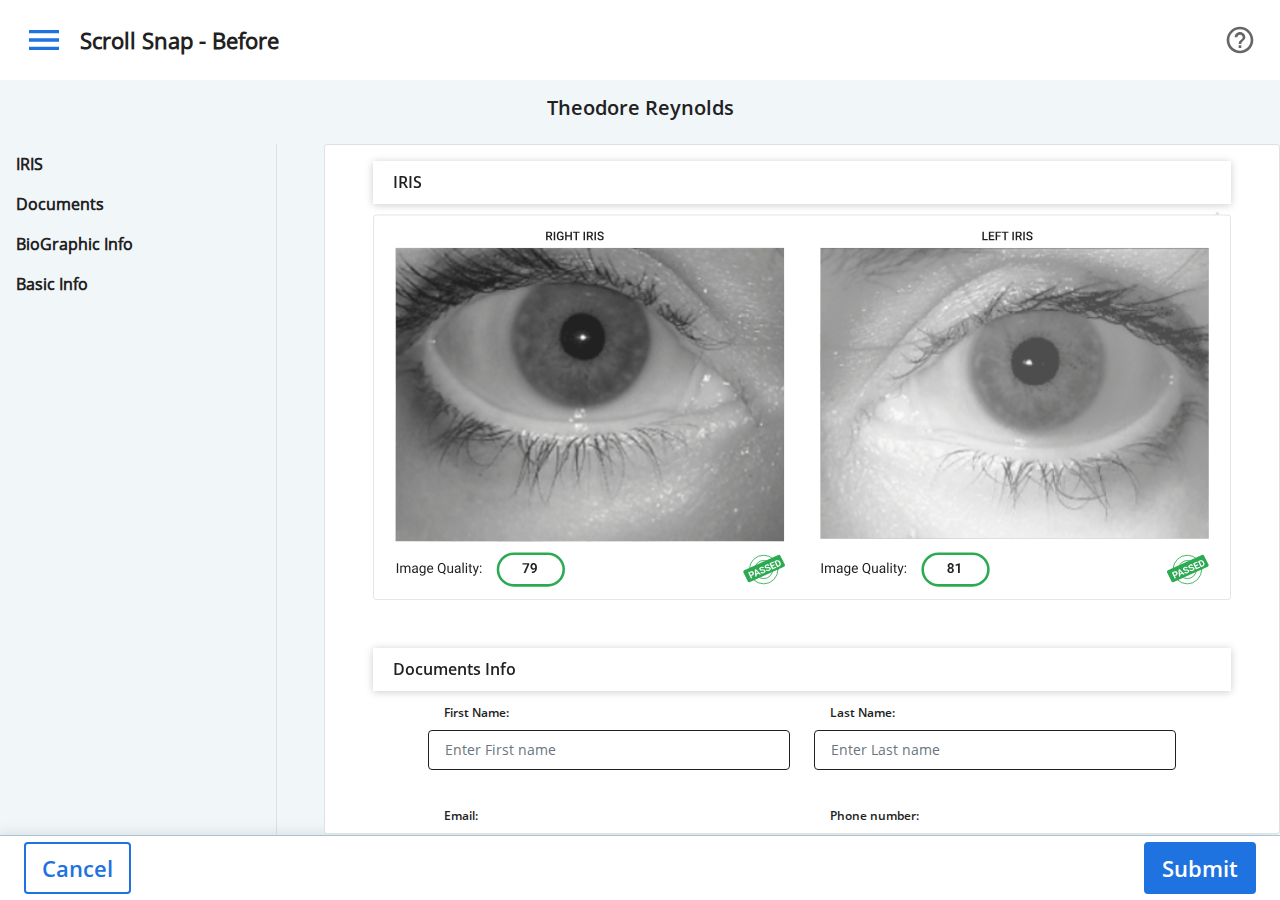
==== index.html @ 31e20414 "- Initial commit to scroll snap POC" ====
<!DOCTYPE html>
<html lang="en">
<head>
  <meta charset="UTF-8">
  <meta name="viewport" content="width=device-width, initial-scale=1.0, shrink-to-fit=no">
  <meta http-equiv="X-UA-Compatible" content="ie=edge">
  <title>Scroll-snap</title>
  <link rel="stylesheet" href="xlib/css/bootstrap.min.css">
  <link rel="stylesheet" href="xlib/unisys/unisys-style.min.css">
  <link rel="stylesheet" href="styles/style.css">
</head>
<body>
  <main class="h-100">
    <header class="header d-flex h-auto px-4 bg-white">
      <div class="row no-gutters align-items-center flex-grow-1">
        <i class="icon lg hamburger-menu"></i>
        <h1 class="m-0 ml-3">Scroll Snap - Before</h1>
      </div>
      <div class="row no-gutters align-items-center justify-content-end flex-grow-1">
        <div class="icon md help"></div>
      </div>
    </header>
    <section>
      <div class="page-content h-100">
        <div class="page-body pt-3">
          <h2 class="page-title m-0 text-center">Theodore Reynolds</h2>
          <div class="row no-gutters mt-4 flex-nowrap justify-content-center">
            <div id="navbar-example" class="scroll-spy-navbar">
              <nav class="nav nav-pills flex-column">
                <a class="nav-link" href="#irisInfo">IRIS</a>
                <a class="nav-link" href="#documentsInfo">Documents</a>
                <a class="nav-link" href="#biograpicInfo">BioGraphic Info</a>
                <a class="nav-link" href="#basicInfo">Basic Info</a>
              </nav>
            </div>
            <div class="scroll-spy ml-5 px-5 py-3" data-spy="scroll" data-target="#navbar-example" data-offset="0">
              <div class="snap-item" id="irisInfo">
                <h4>IRIS</h4>
                <img src="styles/iris.svg" alt="Iris Image" class="img-fluid w-100">
              </div>
              <div class="snap-item" id="documentsInfo">
                <h4>Documents Info</h4>
                <form class="form-outline px-5">
                  <div class="form-row no-gutters mb-3">
                    <div class="form-group col">
                      <label for="firstName">First Name:</label>
                      <input type="text" class="form-control" id="firstName" placeholder="Enter First name">
                    </div>
                    <div class="form-group col">
                      <label for="lastName">Last Name:</label>
                      <input type="text" class="form-control" id="lastName" placeholder="Enter Last name">
                    </div>
                  </div>
                  <div class="form-row no-gutters mb-3">
                    <div class="form-group col">
                      <label for="userEmail">Email:</label>
                      <input type="text" class="form-control" id="userEmail" placeholder="Enter User email">
                    </div>
                    <div class="form-group col">
                      <label for="contactNumber">Phone number:</label>
                      <input type="text" class="form-control" id="contactNumber" placeholder="Enter Contact number">
                    </div>
                  </div>
                  <div class="form-row no-gutters">
                    <div class="form-group col">
                      <label for="userCountry">Country:</label>
                      <input type="text" class="form-control" id="userCountry" placeholder="Enter User Country">
                    </div>
                    <div class="form-group col">
                      <label for="userCity">City:</label>
                      <input type="text" class="form-control" id="userCity" placeholder="Enter User City">
                    </div>
                  </div>
                  <div class="form-row no-gutters mb-3">
                    <div class="form-group col">
                      <label for="addressLine1">Address Line1:</label>
                      <input type="text" class="form-control" id="addressLine1" placeholder="Enter address Line1">
                    </div>
                    <div class="form-group col">
                      <label for="addressLine2">Address Line2:</label>
                      <input type="text" class="form-control" id="addressLine2" placeholder="Enter address Line2">
                    </div>
                  </div>
                  <div class="form-row no-gutters">
                    <div class="form-group col">
                      <label for="userVin">VIN:</label>
                      <input type="text" class="form-control" id="userVin" placeholder="Enter User VIN">
                    </div>
                    <div class="form-group col">
                      <label for="userZip">Zipcode:</label>
                      <input type="text" class="form-control" id="userZip" placeholder="Enter User Country">
                    </div>
                  </div>
                </form>
              </div>
              <div class="snap-item" id="biograpicInfo">
                <h4>Biographic Info</h4>
                <div class="row no-gutters px-5">
                  <img src="styles/biographic-group.svg" alt="biographic Info" class="img-fluid w-auto">
                </div>
              </div>
              <div class="snap-item" id="basicInfo">
                <h4>Basic Info</h4>
                <form class="form-outline px-5">
                  <div class="form-row no-gutters mb-3">
                    <div class="form-group col">
                      <label for="firstName">First Name:</label>
                      <input type="text" class="form-control" id="firstName" placeholder="Enter First name">
                    </div>
                    <div class="form-group col">
                      <label for="lastName">Last Name:</label>
                      <input type="text" class="form-control" id="lastName" placeholder="Enter Last name">
                    </div>
                  </div>
                  <div class="form-row no-gutters mb-3">
                    <div class="form-group col">
                      <label for="userEmail">Email:</label>
                      <input type="text" class="form-control" id="userEmail" placeholder="Enter User email">
                    </div>
                    <div class="form-group col">
                      <label for="contactNumber">Phone number:</label>
                      <input type="text" class="form-control" id="contactNumber" placeholder="Enter Contact number">
                    </div>
                  </div>
                  <div class="form-row no-gutters">
                    <div class="form-group col">
                      <label for="userCountry">Country:</label>
                      <input type="text" class="form-control" id="userCountry" placeholder="Enter User Country">
                    </div>
                    <div class="form-group col">
                      <label for="userCity">City:</label>
                      <input type="text" class="form-control" id="userCity" placeholder="Enter User City">
                    </div>
                  </div>
                  <div class="form-row no-gutters mb-3">
                    <div class="form-group col">
                      <label for="addressLine1">Address Line1:</label>
                      <input type="text" class="form-control" id="addressLine1" placeholder="Enter address Line1">
                    </div>
                    <div class="form-group col">
                      <label for="addressLine2">Address Line2:</label>
                      <input type="text" class="form-control" id="addressLine2" placeholder="Enter address Line2">
                    </div>
                  </div>
                  <div class="form-row no-gutters">
                    <div class="form-group col">
                      <label for="userVin">VIN:</label>
                      <input type="text" class="form-control" id="userVin" placeholder="Enter User VIN">
                    </div>
                    <div class="form-group col">
                      <label for="userZip">Zipcode:</label>
                      <input type="text" class="form-control" id="userZip" placeholder="Enter User Country">
                    </div>
                  </div>
                </form>
              </div>
            </div>
          </div>
        </div>
        <div class="page-footer d-flex align-items-center justify-content-between px-4 bg-white">
          <button type="button" class="btn btn-secondary" id="btnCancel">Cancel</button>
          <button type="button" class="btn btn-primary" id="btnSubmit">Submit</button>
        </div>
      </div>
    </section>
  </main>
  <script src="xlib/jquery/jquery.min.js"></script>
  <script src="xlib/js/bootstrap.bundle.min.js"></script>
  <script src="xlib/unisys/unisys-utils.min.js"></script>
  <script>
    $('[data-spy="scroll"]').scrollspy({ target: '#navbar-example' })
  </script>
</body>
</html>
---- xlib/unisys/unisys-style.min.css ----
@font-face{font-family:OSRegular;src:url(fonts/openSans/Regular.woff2) format('woff2'),url(fonts/openSans/Regular.woff) format('woff');font-weight:400;font-style:normal}@font-face{font-family:OSSemiBold;src:url(fonts/openSans/Semibold.woff2) format('woff2'),url(fonts/openSans/Semibold.woff) format('woff');font-weight:400;font-style:normal}@font-face{font-family:OSBold;src:url(fonts/openSans/Bold.woff2) format('woff2'),url(fonts/openSans/Bold.woff) format('woff');font-weight:400;font-style:normal}body,html{height:100%;font-family:OSRegular;color:var(--text-1)}.main{height:100%;width:100%;background-color:var(--bg-2);display:block;transition:all .3s linear}.main-container{overflow:hidden;height:100%;padding:0 1.25rem}body:not(.ds-site) .container-component{height:100%}.icon:before{background-color:var(--icon-1)}.nav-link{cursor:pointer}.overflow-inherit{overflow:inherit!important}.sidemenu{height:100%;width:0;background-color:var(--bg-1);float:left;display:block;transition:all .3s linear;position:absolute;z-index:9;box-shadow:0 6px 12px rgba(0,0,0,.1)}.sidemenu.min{width:80px}.sidemenu.min:not(.accordion):hover,.sidemenu.open{width:360px}.sidemenu.min:not(.accordion):hover .sidemenu-header,.sidemenu.open .sidemenu-header{width:100%;background-color:var(--primary)}.sidemenu.min:not(.accordion):hover .sidemenu-header a.menu-pin,.sidemenu.open .sidemenu-header a.menu-pin{width:5rem;cursor:pointer}.sidemenu.min .sidemenu-header{background-color:var(--primary)}.sidemenu+.main-container .header .section-name{padding-left:80px}.sidemenu.min+.main-container>.header .section-name{padding-left:96px}.sidemenu.min+.main-container .main-content{margin-left:80px}.sidemenu .sidemenu-header{width:80px;height:80px;transition:all .3s linear;overflow:hidden}.sidemenu .sidemenu-header a.menu{width:2.5rem;height:2.5rem;display:inline-block;margin:1.25rem;padding:.5rem;cursor:pointer;background-color:var(--primary);transition:all .3s linear}.sidemenu .sidemenu-header a.menu .icon:before,.sidemenu:not(.accordion) .nav.flex-column .nav-item:hover .icon:before{background-color:var(--icon-3)}.sidemenu.min .sidemenu-header a.menu,.sidemenu.open .sidemenu-header a.menu{background-color:var(--primary)}.sidemenu.min .sidemenu-header a.menu{cursor:default}.sidemenu .sidemenu-header a.menu-pin{width:5rem;height:5rem;display:block;margin:0;padding:1.75rem;float:right;transition:all .3s linear}.sidemenu .sidemenu-header a.menu-pin .icon{z-index:1}.sidemenu .nav.flex-column{width:0;overflow:hidden;padding-top:1px}.sidemenu.min .nav.flex-column,.sidemenu.min:not(.accordion):hover .nav.flex-column,.sidemenu.open .nav.flex-column{width:100%;overflow:visible}.sidemenu .nav.flex-column .nav-link{padding:.75rem 1.25rem;float:left;width:100%;white-space:nowrap;font-family:OSSemiBold;color:var(--text-1);font-size:14px;background-position:center right 1rem;background-repeat:no-repeat}.sidemenu .nav.flex-column .nav-link .icon:before{background-color:var(--icon-1)}.sidemenu .nav.flex-column .nav-link.active{color:var(--primary)}.sidemenu .nav.flex-column .nav-link.active .icon:before{background-color:var(--primary)}.sidemenu .nav.flex-column .nav-link:hover .icon:before{background-color:var(--icon-3)}.sidemenu:not(.accordion) .nav.flex-column .nav-item:hover>.nav-link{background-color:var(--secondary);color:var(--text-4)}.sidemenu .nav.flex-column .nav-link .icon{margin:0 .5rem;float:left}.sidemenu .nav.flex-column .nav-link .text{display:none;width:0;overflow:hidden}.sidemenu.min:hover .nav.flex-column .nav-link .icon,.sidemenu.open .nav.flex-column .nav-link .icon{margin-right:1rem}.sidemenu.min:hover .nav.flex-column .nav-link .text,.sidemenu.open .nav.flex-column .nav-link .text{display:block;width:auto;overflow:visible}.sidemenu .nav.flex-column .nav-item{position:relative;float:left;width:100%}.sidemenu .nav.flex-column .nav-item ul{visibility:collapse;list-style:none;position:absolute;width:0;background-color:var(--bg-1);padding-left:0;left:360px;top:-8px;padding-top:8px;padding-bottom:16px;box-shadow:0 6px 12px rgba(0,0,0,.1);border-radius:2px;transition:all .3s linear}.sidemenu:not(.accordion) .nav.flex-column .nav-item:hover>ul{visibility:visible;width:320px;left:360px}.sidemenu:not(.accordion) .nav.flex-column .nav-item ul .nav-item ul{left:320px;transition:all .3s linear;visibility:collapse;width:0}.sidemenu:not(.accordion) .nav.flex-column .nav-item ul .nav-item:hover>ul{visibility:visible;width:320px}.sidemenu:not(.accordion) .nav.flex-column .nav-item ul .nav-link{padding:.75rem 1rem;height:3rem}.nav.main-menu .dropdown-menu li.dropdown>.dropdown-item:after,.sidemenu.accordion.open .nav.flex-column>.nav-item>ul>.nav-item.dropdown>.nav-link:after,.sidemenu:not(.accordion):hover .nav.flex-column .nav-item.dropdown>.nav-link:after,.sidemenu:not(.accordion):not(.min) .nav.flex-column .nav-item.dropdown>.nav-link:after{content:'';position:absolute;width:1.5rem;height:1.5rem;right:.5rem;top:10px;background-color:var(--icon-1);transform:rotate(270deg);mask-image:url(images/icons/chevron-down.svg);-webkit-mask-image:url(images/icons/chevron-down.svg);mask-repeat:no-repeat;mask-position:center;-webkit-mask-repeat:no-repeat;-webkit-mask-position:center;mask-size:cover;-webkit-mask-size:cover}.nav.main-menu .dropdown-menu li.dropdown:hover>.dropdown-item:after,.sidemenu:not(.accordion) .nav.flex-column .nav-item:hover.dropdown>.nav-link:after{background-color:var(--icon-3)}.sidemenu .header-sub-menu{width:0;padding:0 1rem;margin-top:1rem;visibility:collapse;position:absolute;left:5rem;top:0;z-index:0;transition:all .2s linear}.sidemenu .header-sub-menu .title{display:block;margin-bottom:.5rem;color:var(--text-3);text-transform:uppercase;font-family:OSSemiBold;font-size:.75rem}.sidemenu .icon.pin:before{background-color:var(--icon-3)}.sidemenu.min .icon.pin:before{mask-image:url(images/icons/menu-unpin.svg);-webkit-mask-image:url(images/icons/menu-unpin.svg)}.sidemenu.accordion .sidemenu-header,.sidemenu.accordion.open .sidemenu-header{background-color:transparent}.sidemenu.accordion .sidemenu-header:before{content:'';width:80px;height:80px;position:absolute;left:0;top:0;transition:all .1s linear}.sidemenu.accordion.min .sidemenu-header:before,.sidemenu.accordion.open .sidemenu-header:before{background-color:var(--primary)}.sidemenu.accordion .sidemenu-header .form-control{background-color:var(--bg-3)}.sidemenu.accordion.open .header-sub-menu{display:block;width:280px;visibility:visible;transition:all .3s linear}.sidemenu.accordion.open .sidemenu-header a.menu-pin{width:1.5rem;height:1.5rem;margin:.75rem 1rem 0 0;padding:0;z-index:1}.sidemenu.accordion.min .nav.flex-column,.sidemenu.accordion.open .nav.flex-column{width:5rem;background-color:var(--panel-bg);height:calc(100% - 5rem);z-index:1;border-right:1px solid var(--separator)}.sidemenu.accordion .nav.flex-column .nav-link{font-size:.875rem}.sidemenu.accordion .nav.flex-column>.nav-item{position:inherit}.sidemenu.accordion .nav.flex-column>.nav-item>.nav-link{width:80px;height:80px;white-space:normal;font-size:11px;padding:18px 4px;text-align:center;border-left:4px solid transparent}.sidemenu.accordion .nav.flex-column>.nav-item>.nav-link .icon{display:block;margin:0 1.5rem;padding:0}.sidemenu.accordion .nav.flex-column>.nav-item>.nav-link.active{border-color:var(--primary)}.sidemenu.accordion .nav.flex-column .nav-item .nav-link:hover{border-color:var(--secondary);background-color:var(--secondary);color:var(--text-4)}.sidemenu.accordion.min .nav.flex-column>.nav-item>.nav-link>.text{overflow:visible;width:auto;display:block}.sidemenu.accordion .nav.flex-column>.nav-item>ul{left:5rem;top:6rem;width:0;box-shadow:none;padding:0;overflow:hidden;transition:all .2s linear}.sidemenu.accordion.open .nav.flex-column>.nav-item>.nav-link.active+ul{left:5rem;visibility:visible;width:280px;transition:all .3s linear}.sidemenu.accordion .nav.flex-column>.nav-item>ul>.nav-item>ul{float:left;left:0;top:0;visibility:hidden;width:280px;max-height:0;position:relative;padding:0;box-shadow:none;background-color:var(--bg-3)}.sidemenu.accordion.open .nav.flex-column>.nav-item>ul>.nav-item.dropdown>.nav-link.open+ul{max-height:500px;visibility:visible}.sidemenu.accordion.open .nav.flex-column>.nav-item>ul>.nav-item.dropdown>.nav-link.open{background-color:var(--primary);color:var(--icon-3)}.sidemenu.accordion.open .nav.flex-column>.nav-item>ul>.nav-item.dropdown>.nav-link:hover{background-color:var(--secondary)}.sidemenu.accordion.open .nav.flex-column>.nav-item>ul>.nav-item.dropdown>.nav-link:after{transform:rotate(0);transition:all .3s linear;background-color:var(--primary)}.sidemenu.accordion.open .nav.flex-column>.nav-item>ul>.nav-item.dropdown>.nav-link:hover:after{background-color:var(--icon-3)}.sidemenu.accordion.open .nav.flex-column>.nav-item>ul>.nav-item.dropdown>.nav-link.open:after{transform:rotate(180deg);background-color:var(--icon-3)}.sidemenu.accordion.min .nav.flex-column,.sidemenu.accordion.open .nav.flex-column{overflow-y:auto;overflow-x:hidden;display:block}.sidemenu.accordion .nav.flex-column>.nav-item>ul .nav-item .nav-link{font-family:OSRegular}.sidemenu.accordion .nav.flex-column>.nav-item>ul .nav-item>ul .nav-link{padding-left:2rem}.sidemenu.accordion .nav.flex-column>.nav-item>ul .nav-item>ul .nav-link.active{font-family:OSSemiBold}.sidemenu.accordion .icon.pin:before{background-color:var(--primary)}.sidemenu.accordion.min .sidemenu-header a.menu{cursor:pointer}.sidemenu.accordion .nav.flex-column .nav-item .nav-link[data-shortcut-key]:before{content:attr(data-shortcut-key);width:0;height:auto;position:absolute;right:0;font-size:.6875rem;margin-top:.125rem;overflow:hidden;transition:all .3s linear}.sidemenu.accordion .nav.flex-column .nav-item .nav-link[data-shortcut-key]:hover:before{width:auto;right:1rem}.sidemenu .sub-menu-preview{display:none}.sidemenu.open .sub-menu-preview{width:calc(100% - 80px);display:flex;background:var(--bg-1);height:100%;position:absolute;top:0;right:0}.sidemenu.open .sub-menu-preview h3.sub-title{font-size:12px;color:var(--text-2);margin:8px 0}.sidemenu.open .sub-menu-preview p{font-size:11px;color:var(--text-3);margin:0}.header{height:100px;transition:all .3s linear;display:block}.header .nav{margin-top:2rem}.header .nav .nav-item{margin-left:1rem}.header .nav .nav-item .nav-link{width:2rem;height:2rem;border-radius:50%;line-height:2rem;text-align:center;background-repeat:no-repeat;background-position:center;background-color:var(--primary);padding:.25rem}.header .nav .nav-item .nav-link:hover{background-color:var(--secondary);cursor:pointer}.header .nav .nav-item .profile-icon{margin-top:-5px}.header .nav .nav-item .nav-link.dropdown-toggle:after{display:none}.header .nav .nav-item .nav-link .icon:before{background-color:var(--icon-3)!important}.header>.row,.header>.row>.col{height:100%}.header .section-name{font-size:1.25rem;padding-top:1.5rem;font-weight:600;color:var(--text-1)}.header.logo-header,.login-header.logo-header{background:var(--logo-header,url(../../app/styles/images/brand/logo-header.svg)) no-repeat center}.header .user-info{height:24px;background-color:var(--bg-1);border-bottom-left-radius:.25rem;border-bottom-right-radius:.25rem;display:inline-block;padding:0 .75rem}.header .user-info span{font-size:11px;color:var(--text-2)}.header .user-info span.date{color:var(--text-3);border-right:1px solid var(--separator);padding-right:.5rem;margin-right:.5rem}.header .user-info span.name{font-weight:700}.header .user-info+.nav{margin-top:1rem}.main-content{height:calc(100% - 200px);background-color:var(--bg-1);box-shadow:0 1px 2px rgba(0,0,0,.1);transition:all .3s linear;display:block}.main-content .page-content{height:100%;overflow-x:hidden;overflow-y:auto;display:block}.main-content .page-content.has-page-footer{height:calc(100% - 5rem)}.main-content .page-header{padding:calc(1.5rem - .125rem) 1rem;height:76px;display:flex;flex-wrap:wrap;margin-left:-15px;margin-right:-15px}.main-content .page-header .page-title{font-size:1.25rem;font-weight:600;color:var(--text-1);padding:0 .75rem;text-align:center}.main-content .page-header nav[aria-label=breadcrumb]{margin-top:.5rem}.main-content .page-header+.page-content{height:calc(100% - 76px)}.main-content .page-header+.page-content.has-page-footer{height:calc(100% - 156px)}.main-content .page-header+.page-search+.page-content{height:calc(100% - 140px)}.main-content .page-header+.page-search+.page-content.has-page-footer{height:calc(100% - 220px)}.main-content .page-header+.page-search{height:2.5rem;padding-top:0}.main-content .page-search{height:4rem;margin-bottom:1.5rem;padding-top:1.5rem;text-align:center}.main-content .page-search+.page-content{height:calc(100% - 88px)}.main-content .page-search+.page-content.has-page-footer{height:calc(100% - 168px)}.main-content .page-footer{height:5rem;border-top:1px solid var(--separator);padding:1.25rem 1rem;text-align:center}.main-content .page-content .page-sub-title{font-size:1rem;color:var(--text-1)}.main-content .page-content .page-description{font-size:.875rem;color:var(--text-2)}.main-content .group-title{font-size:.75rem;color:var(--primary);margin-bottom:1.5rem;text-transform:uppercase;font-weight:700}.main-content .group-title .icon{width:1rem;height:1rem}.footer{height:100px;font-size:.625rem;color:var(--text-3);overflow:hidden;display:block}.footer .version{font-size:.75rem}.footer .col-12:first-child{height:48px;position:relative;margin-bottom:.5rem}.footer .logo-wrap{display:inline-block;height:100%;padding-top:1rem}.footer .logo-footer1{background:var(--logo-footer1,url(../../app/styles/images/brand/logo-footer1.svg)) no-repeat center right;height:30px;width:7rem;float:left;margin-right:1rem;position:relative}.footer .logo-footer2{background:var(--logo-footer2,url(../../app/styles/images/brand/logo-footer2.svg)) no-repeat center left;height:30px;width:10rem;float:left;margin-left:1rem}.footer .logo-footer1:first-child:after{width:1px;height:1.875rem;content:'';position:absolute;background-color:var(--separator);right:-1rem;top:0}.login-content{height:calc(100% - 100px);display:flex}.login-wrap{width:360px;min-width:360px;min-height:360px}.login-header{height:3rem;margin-bottom:2rem}.login-box{background-color:var(--popover-bg);box-shadow:0 1px 2px rgba(0,0,0,.1);min-height:360px;padding:3rem 2.5rem 2rem 3rem}.login-header.logo-header{background-size:contain!important}.alert{border-radius:0;font-size:.75rem}.alert-danger{background-color:var(--alert);color:var(--text-4)}.dashboard.main-content{background-color:transparent;box-shadow:none}.btn{font-size:.875rem;min-width:6rem;height:2.5rem;border-radius:.25rem;font-style:normal;font-family:OSSemiBold;position:relative;padding:.5rem 1rem}.btn.active,.btn.active:focus,.btn.focus,.btn:active,.btn:active:focus,.btn:focus{box-shadow:none!important}.btn.btn-sm{font-size:.6875rem;min-width:3.5rem;height:1.5rem;padding:.125rem 1rem}.btn.btn-md{font-size:.8125‬rem;min-width:4.75rem;height:2rem;padding:.25rem 1rem}.btn.btn-primary,.btn.btn-primary:not(:disabled):active{background-color:var(--primary);border:.125rem solid var(--primary);color:var(--text-4)}.btn.btn-primary:not(:disabled):active,.btn.btn-primary:not(:disabled):focus,.btn.btn-primary:not(:disabled):hover,.show>.btn-primary.dropdown-toggle{background-color:var(--secondary);border-color:var(--secondary);color:var(--text-4)}.btn.btn-primary.disabled,.btn.btn-primary:disabled{background-color:var(--shape-disabled);border-color:var(--shape-disabled);color:var(--text-4)}.btn.btn-secondary{background-color:var(--bg-1);border:.125rem solid var(--primary);color:var(--primary)}.btn.btn-secondary:not(:disabled):active,.btn.btn-secondary:not(:disabled):focus,.btn.btn-secondary:not(:disabled):hover{background-color:var(--bg-1);border-color:var(--secondary);color:var(--secondary)}.btn.btn-secondary.disabled,.btn.btn-secondary:disabled{background-color:var(--shape-disabled);border-color:var(--text-disabled);color:var(--text-disabled)}.btn.btn-link{color:var(--primary);font-family:OSSemiBold;text-decoration:none}.btn.btn-link.disabled,.btn.btn-link:disabled{color:var(--text-disabled);pointer-events:none;touch-action:none}.btn.disabled,.btn:disabled{opacity:1;cursor:default;pointer-events:none}.btn+.btn{margin-left:.5rem}.btn .icon{float:left;margin-left:-.5rem;margin-right:.5rem;margin-top:-.125rem}.btn.btn-primary .icon:before{background-color:var(--icon-3)}.btn.btn-link .icon:before,.btn.btn-secondary .icon:before{background-color:var(--primary)}.btn.btn-link:hover .icon:before,.btn.btn-secondary:hover .icon:before{background-color:var(--secondary)}.btn.btn-link.disabled .icon:before,.btn.btn-link:disabled .icon:before,.btn.btn-secondary.disabled .icon:before,.btn.btn-secondary:disabled .icon:before{background-color:var(--shape-disabled)}.btn.md .icon.lg{margin-top:-.5rem}.form-check:not(.form-check-inline){margin-bottom:1rem}.form-check>.form-check-input{opacity:0}.form-check>.form-check-input+.form-check-label{position:relative;padding-left:.75rem;color:var(--text-1);font-weight:400;font-size:.875rem}.form-check>.form-check-input+.form-check-label:before{content:'';position:absolute;width:1.25rem;height:1.25rem;border:2px solid var(--shape-unselected);background-color:transparent;border-radius:.25rem;left:-1.25rem;top:2px}.form-check>.form-check-input+.form-check-label:hover:before{border-color:var(--primary)}.form-check>.form-check-input:not(:disabled):not([type=radio]):not(.partial):checked+.form-check-label:before{border-color:var(--primary);background-color:var(--primary)}.form-check>.form-check-input.partial:checked+.form-check-label:before{border-color:var(--primary)}.form-check>.form-check-input:disabled+.form-check-label:before{border-color:var(--shape-disabled)}.form-check>.form-check-input:disabled+.form-check-label{color:var(--text-disabled)}.form-check>.form-check-input[type=radio]+.form-check-label:before{border-radius:50%}.form-check-inline{margin-right:1.25rem}.form-check.form-check-inline .form-check-input{margin-right:.4rem}.form-check>.form-check-input:not(:disabled):checked+.form-check-label:before{border-color:var(--primary)}.form-check>.form-check-input+.form-check-label:after,.selectpicker .check-box a.dropdown-item:after{content:'';position:absolute;width:1.25rem;height:1.25rem;left:-1.25rem;top:2px}.form-check>.form-check-input:not(.partial):checked+.form-check-label:after,.selectpicker .check-box a.dropdown-item.selected:after{background-color:var(--icon-3);mask-image:url(images/icons/checkbox-tick.svg);-webkit-mask-image:url(images/icons/checkbox-tick.svg);mask-repeat:no-repeat;mask-position:center;-webkit-mask-repeat:no-repeat;-webkit-mask-position:center}.form-check>.form-check-input:checked:disabled+.form-check-label:after{background-color:var(--shape-disabled)}.form-check>.form-check-input.partial:checked+.form-check-label:after{width:10px;height:2px;left:-15px;top:11px;background-color:var(--primary);border-radius:2px}.form-check>.form-check-input[type=radio]:checked+.form-check-label:after{background-color:var(--primary);mask-image:url(images/icons/radio-tick.svg);-webkit-mask-image:url(images/icons/radio-tick.svg);mask-repeat:no-repeat;-webkit-mask-repeat:no-repeat;mask-position:center;-webkit-mask-position:center}.form-check>.form-check-input[type=radio]:checked:disabled+.form-check-label:after{background-color:var(--shape-disabled)}.form-check-group{padding-left:1rem}.form-check-group .btn-group{margin-top:8px}.form-control{border-radius:0;background-color:transparent;border-color:var(--shape-unselected);padding:.5rem 1rem;font-size:.875rem;color:var(--text-1);font-family:OSRegular;border-width:0;border-bottom-width:1px;height:2.5rem}.form-control:focus{background-color:transparent;box-shadow:none!important;border-color:var(--primary)!important;color:var(--text-1);border-bottom-width:2px;padding-bottom:calc(.5rem - 1px)}.form-control:active{border-color:var(--primary)}.form-group{position:relative}.form-group small.form-text,.form-group>label{padding-left:1rem;font-size:.75rem;font-family:OSSemiBold}.form-group>label{color:var(--text-3);margin:0;margin-bottom:.5rem}.form-group>label.h6{font-size:1rem}.form-group small.form-text{margin-top:.5rem;color:var(--text-3)!important;font-family:OSRegular}.form-group>.form-control-plaintext{padding:.5rem 1rem;color:var(--text-1)}.form-control.disabled,.form-control:disabled{border-color:var(--shape-disabled);border-style:dashed;color:var(--text-disabled);background-color:transparent}.has-error-msg .form-control,.has-error-msg .input-group .form-control~.input-group-append .input-group-text{border-color:var(--alert)!important}.form-group.has-error-msg>label{color:var(--alert)}.form-group.has-error-msg>small.form-text{display:none}.form-group.has-error-msg>.error-txt{display:block}.form-group:focus-within>label[for]{color:var(--primary)!important}.error-txt{color:var(--alert);font-size:.75rem;display:none;margin-top:.5rem;padding-left:1rem}.error-txt .icon{float:left;margin-top:2px;margin-right:.5rem;width:1rem;height:1rem}.error-txt .icon:before{background-color:var(--alert)}.form-outline .form-control{border-radius:.25rem;border-width:1px}.form-outline .form-control:focus{border-width:2px;padding:calc(.5rem - 1px) calc(1rem - 1px)}.form-fill .form-control{background-color:var(--bg-2);border-bottom-width:1px}.form-fill .form-control:focus{border-bottom-width:2px;padding-bottom:calc(.5rem - 1px)}.form-fill .form-control:not(.disabled),.form-fill .form-control:not(:disabled){border-color:var(--bg-2)}.form-fill .form-control.disabled,.form-fill .form-control:disabled{border-color:var(--shape-disabled)}.form-control.toggle[type=text]~.input-group-append .input-group-text .icon.visibility-on:before{mask-image:url(images/icons/visibility-off.svg);-webkit-mask-image:url(images/icons/visibility-off.svg)}.form-group.required>label:after{content:'*';color:var(--text-2);margin-left:.25rem}.form-group.required.has-error-msg>label:after{color:var(--alert)}.input-group input.form-control{border-right:none;padding-right:0}.input-group .form-control~.input-group-append .input-group-text{border-color:var(--shape-unselected);border-radius:0;border-width:0;background-color:transparent;border-bottom-width:1px;width:2.5rem;padding-left:calc(.5rem - 1px);padding-right:calc(.5rem - 1px);outline:0;border-left:none}.form-outline .input-group .form-control~.input-group-append .input-group-text{border-top-right-radius:.25rem;border-bottom-right-radius:.25rem;border-width:1px}.input-group .form-control~.input-group-append .input-group-text .icon:before{background-color:var(--icon-1)}.input-group .form-control~.input-group-append a.input-group-text .icon:before{background-color:var(--primary)}.form-outline .input-group .form-control:focus~.input-group-append .input-group-text,.form-outline .input-group.active .form-control~.input-group-append .input-group-text{border-width:2px;border-left-width:0}.form-outline .input-group input.form-control:focus{border-right-width:0}.form-fill .input-group .form-control:not(:disabled):focus~.input-group-append .input-group-text,.input-group .form-control:focus~.input-group-append .input-group-text,.input-group.active .form-control~.input-group-append .input-group-text{border-color:var(--primary);border-bottom-width:2px;padding-bottom:calc(.375rem - 1px)}.form-outline .input-group .form-control:focus~.input-group-append .input-group-text{padding-right:calc(.5rem - 3px);padding-top:calc(.375rem - 1px);padding-left:.5rem}.input-group .form-control:disabled~.input-group-append .input-group-text{border-style:dashed;border-color:var(--shape-disabled);pointer-events:none;touch-action:none;border-left:none}.input-group .form-control:disabled~.input-group-append .input-group-text .icon:before{background-color:var(--shape-disabled)}.form-fill .input-group .form-control~.input-group-append .input-group-text{background-color:var(--bg-2)}.form-fill .input-group .form-control:not(:disabled)~.input-group-append .input-group-text{border-color:var(--bg-2)}.form-group .icon.help{width:1rem;height:1rem;float:right;background-repeat:no-repeat;background-size:cover;margin:.5rem}fieldset{border:1px solid var(--border-2);border-radius:.25rem;padding:1rem;margin-bottom:1rem}fieldset>legend{font-size:.875rem;width:auto;text-transform:uppercase;font-family:OSBold;color:var(--text-1)}.form-row>.col,.form-row>[class*=col-]{padding-left:.75rem;padding-right:.75rem}.form-lg .form-group .form-control{height:3rem;font-size:1rem}.form-lg .form-group .error-txt,.form-lg .form-group small.form-text,.form-lg .form-group>label{font-size:.875rem}.form-control-sm,.form-sm .input-group .form-control{height:2rem;font-size:.75rem}.form-sm .form-group .error-txt,.form-sm .form-group small.form-text,.form-sm .form-group>label{font-size:.6875rem}.form-lg .input-group .form-control~.input-group-append .input-group-text{width:3rem}.form-lg .input-group .form-control~.input-group-append .input-group-text .icon{width:2rem;height:2rem}.form-sm .input-group .form-control~.input-group-append .input-group-text{width:2rem}.form-sm .input-group .form-control~.input-group-append .input-group-text .icon{width:1rem;height:1rem}.form-group .form-check{margin-top:.5rem}.select,select{position:relative;-webkit-appearance:none;-moz-appearance:none;appearance:none;background-image:none;padding-right:calc(1.5em + .75rem)}.selectpicker .hide,.selectpicker select{display:none!important}.selectpicker .select.search:before,.selectpicker .select:after{content:'';width:1.5rem;height:1.5rem;position:absolute;right:.5rem;top:.5rem;border:none;padding:0;margin:0;display:block;mask-image:url(images/icons/chevron-down.svg);-webkit-mask-image:url(images/icons/chevron-down.svg);mask-repeat:no-repeat;mask-position:center;-webkit-mask-repeat:no-repeat;-webkit-mask-position:center;mask-size:cover;-webkit-mask-size:cover}.selectpicker .select:after{background-color:var(--primary)}.selectpicker .form-control-sm:after{width:1rem;height:1rem;top:6px;right:.25rem}.selectpicker .dropdown-menu{padding:.5rem 0;top:inherit;left:inherit;width:100%;margin-top:-1px;border-radius:.25rem;box-shadow:0 .25rem .5rem rgba(0,0,0,.25)}.selectpicker .dropdown-menu .dropdown-menu-scroll{max-height:200px;overflow:auto}.selectpicker .form-control:focus{outline:0;box-shadow:none}.selectpicker .form-control:hover{color:var(--text-1)}.selectpicker .form-control{text-align:left}.selectpicker .pill-button{display:inline-block;background-color:var(--primary);color:var(--text-1);padding:0 30px 0 5px;margin-right:3px;margin-bottom:2px;border-radius:3px;position:relative}.selectpicker .pill-close{width:1rem;height:20px;position:absolute;right:5px;top:.25rem;color:var(--text-1);text-align:center;line-height:1rem;font-size:20px}.selectpicker .form-control:hover,.selectpicker .pill-close:hover{text-decoration:none}.selectpicker .title{font-weight:700}.selectpicker .search-result{text-align:center}.selectpicker .dropdown-item{padding:.5rem 1rem}.selectpicker .dropdown-item.selected{background-color:inherit;color:var(--primary);font-weight:600}.selectpicker .dropdown-item.disabled{color:var(--text-disabled)}.selectpicker .dropdown-item:not(.close-button):hover,.selectpicker .dropdown-item:not(.close-button):not(.selected):focus{background-color:var(--secondary);color:var(--text-4)}.selectpicker .dropdown-item.selected:hover{background-color:var(--secondary);color:var(--text-4)}.selectpicker .search-result.hide{display:none!important}.selectpicker .dropdown-item.false{height:0;overflow:hidden;padding:0}.selectpicker .check-box a.dropdown-item{padding-left:3.25rem;position:relative}.selectpicker .dropdown-item.close-button .btn{margin:0}.selectpicker .check-box a.dropdown-item:before{content:'';width:1.25rem;height:1.25rem;background-color:var(--popover-bg);border:2px solid var(--shape-unselected);border-radius:.25rem;position:absolute;left:1rem;top:.5rem}.selectpicker .check-box a.dropdown-item.selected:before,.selectpicker .check-box a.dropdown-item.selected:focus:before{border-color:var(--primary);background-color:var(--primary)}.selectpicker .check-box a.dropdown-item:hover:before{border-color:var(--icon-3);background-color:var(--primary)}.selectpicker .check-box a.dropdown-item.selected:hover:before{border-color:var(--icon-3);background-color:var(--icon-3)}.selectpicker .check-box a.dropdown-item:after{left:1rem;top:.5rem}.selectpicker .check-box a.dropdown-item.selected:hover:after{background-color:var(--primary)}.selectpicker .dropdown-item.close-button:active,.selectpicker .dropdown-item.close-button:hover,.selectpicker .dropdown-item.list-title:hover,.selectpicker .dropdown-item.search:hover,.selectpicker .dropdown-item.title:hover{background-color:inherit}.selectpicker .close-button{text-align:center}.selectpicker.multiple .close-button{display:block}.selectpicker .errortxt{position:absolute;top:65px}.selectpicker .disabled{pointer-events:none;touch-action:none}.selectpicker .check-box a.dropdown-item.selected.disabled:before{background-color:var(--popover-bg)!important}.selectpicker .check-box a.dropdown-item.selected.disabled:after{background-color:var(--shape-disabled)!important}.selectpicker.show .form-control{border-color:var(--primary);border-bottom-width:2px;padding-bottom:calc(.5rem - 1px)}.selectpicker .dropdown-item.search:hover{color:inherit}.form-outline .selectpicker .form-control:focus,.form-outline .selectpicker.show .form-control{border-bottom-color:var(--primary);border-width:2px;padding:calc(.5rem - 1px) calc(1rem - 1px);padding-right:calc(1.5em + .75rem)}.selectpicker .dropdown-item.search .form-control{border-width:1px;border-radius:.25rem}.selectpicker .dropdown-item.search .form-control:focus{border-width:2px}.selectpicker .dropdown-menu[x-placement]{transform:inherit!important}.selectpicker .dropdown-menu[x-placement=bottom-start]{top:42px!important}.selectpicker .dropdown-menu[x-placement=top-start]{bottom:40px!important;top:inherit!important}.selectpicker .form-control-sm~.dropdown-menu[x-placement=bottom-start]{top:32px!important}.selectpicker .form-control-sm~.dropdown-menu[x-placement=top-start]{bottom:32px!important}.selectpicker .check-box a.dropdown-item.disabled:before{border-color:var(--shape-disabled)}.selectpicker .dropdown-item.toggle-select-all,.selectpicker .selected-items{border-bottom:1px solid var(--separator)}.selectpicker:not(.multiple) .dropdown-item.toggle-select-all{display:none}.selectpicker .select-search{position:absolute;top:4px;left:16px;width:calc(100% - 48px);border:none;padding:6px 0;font-size:.875rem}.selectpicker .select-search:focus{outline:0}.selectpicker .select.search{padding-left:3rem}.selectpicker .select.search~.select-search{left:2.5rem;width:calc(100% - 74px);background-color:transparent}.selectpicker .select.search:before{left:.5rem;background-color:var(--shape-disabled);mask-image:url(images/icons/search.svg);-webkit-mask-image:url(images/icons/search.svg)}.selectpicker .select-search.hide{display:none!important}.selectpicker .toggle-show-hide{margin-top:-4px;font-size:14px;text-align:right;padding:4px 16px;display:none;background-color:var(--popover-bg)}.selectpicker .selected-items.more-items~.toggle-show-hide{display:block;border-bottom:1px solid var(--separator)}.selectpicker .selected-items.show-less{max-height:74px;overflow:hidden}.selectpicker .multi-wrap{overflow:hidden;position:relative;display:flex}.selectpicker .multi-text{overflow:hidden;border-top-right-radius:10px;border-bottom-right-radius:10px}.selectpicker .multi-count{padding-left:4px}.selectpicker .multi-count span{padding:0 8px;background-color:var(--bg-2);border-radius:10px}.selectpicker .multi{padding:0 8px;display:inline-block;background-color:var(--bg-2);margin-right:4px;border-radius:10px}.selectpicker .multi.hidden{visibility:hidden}.selectpicker small{font-size:10px!important}.nav-tabs{border-bottom:0;padding:0 1.25rem}.nav-tabs>.nav-item>.nav-link{margin:0 1.25rem;font-family:OSSemiBold;padding:.5rem 0;font-size:.875rem;color:var(--text-3);text-transform:uppercase;border-bottom:2px solid transparent;border-left:none;border-top:none;border-right:none;text-align:center}.nav-tabs>.nav-item>.nav-link.active{color:var(--primary);border-bottom-color:var(--primary);background-color:transparent}.tab-content{padding:1.5rem 2.5rem}.responsive-tab{display:flex}.responsive-tab .contextual-menu .dropdown-menu{left:.5rem!important}.responsive-tab .contextual-menu .dropdown-toggle{transform:rotate(90deg);cursor:pointer!important;position:relative;top:.375rem}.breadcrumb{background-color:transparent;padding:0;margin:0}.breadcrumb .breadcrumb-item{font-size:.75rem;color:var(--text-1)}.breadcrumb .breadcrumb-item a{color:var(--primary)}.breadcrumb-item+.breadcrumb-item::before{content:'\00BB';color:var(--primary)}.breadcrumb .breadcrumb-item a:hover{color:var(--secondary);text-decoration:underline}.pills{color:var(--primary);border:.0625rem solid var(--primary);border-radius:1rem;padding:.25rem .75rem;font-size:.875rem;white-space:nowrap;overflow:hidden;text-overflow:ellipsis;max-width:16ch;display:inline-block}.pills:active,.pills:hover{background-color:var(--primary);color:var(--text-4);cursor:pointer}.pills.disabled,.pills.disabled:hover{border:.0625rem solid var(--shape-disabled);color:var(--text-disabled);background-color:var(--bg-1);cursor:not-allowed}.pills .badge-pill{background-color:var(--primary);color:var(--text-4);font-size:.75rem;margin-left:.25rem;display:inline-block;text-align:center;position:relative;top:-.0625rem}.pills:hover .badge-pill{background-color:var(--icon-3);color:var(--primary)}.pills.disabled .badge-pill,.pills.disabled:hover .badge-pill{background-color:var(--shape-disabled);color:var(--text-disabled)}.selected-pills .pills{margin-left:.5rem;background-color:var(--primary);color:var(--text-4);position:relative;padding-right:32px;cursor:default}.selected-pills .pills>a{width:1rem;height:1rem;position:absolute;right:.5rem;top:6px}.selected-pills .pills>a .icon:before{background-color:var(--icon-3)}[data-auto-suggest-pills]{display:flex}[data-auto-suggest-pills] .form-control.dropdown-toggle{border-width:.0625rem;border-color:var(--primary);border-radius:1.625rem;width:9.375rem;position:relative;display:inline-block;padding-right:2rem}[data-auto-suggest-pills] .dropdown{position:relative}[data-auto-suggest-pills] .form-control:focus{padding:.5rem 2rem .5rem 1rem}[data-auto-suggest-pills] .search-close{position:absolute;right:.75rem;top:6px}[data-auto-suggest-pills] .search-close .icon:before{background-color:var(--primary)}.pills~.dropdown-menu .dropdown-item{padding:0 1rem}.pills~.dropdown-menu .dropdown-item .form-check:not(.form-check-inline){margin-bottom:inherit}.pills~.dropdown-menu .dropdown-item:hover .form-check>.form-check-input+.form-check-label{color:var(--icon-3)}.pills~.dropdown-menu .dropdown-item:hover .form-check>.form-check-input+.form-check-label:before{border:.125rem solid var(--icon-3);background-color:var(--primary)}.pills~.dropdown-menu .dropdown-item .form-check>.form-check-input+.form-check-label{padding:.75rem 1rem;cursor:pointer}.pills~.dropdown-menu .dropdown-item .form-check>.form-check-input+.form-check-label:after,.pills~.dropdown-menu .dropdown-item .form-check>.form-check-input+.form-check-label:before{left:-1rem;top:inherit}.pills.btn.btn-md{padding:.25rem 8px 4px 12px}.pills-wrap{border:1px solid var(--border-2);border-radius:.25rem;display:inline-block;padding-bottom:.5rem;background-color:var(--bg-1)}.pills-wrap+.pills-wrap{margin-left:1rem}.pills-wrap .pills{padding:0 2rem 0 .5rem;font-size:.75rem;color:var(--text-1);border:1px solid var(--border-2);border-radius:.25rem;position:relative;display:inline-block;line-height:1.375rem;margin:0 .25rem;max-width:inherit}.pills-wrap .pills:first-child{margin-left:.5rem}.pills-wrap .pills:last-child{margin-right:.5rem}.pills-wrap .pills>a{width:calc(1.5rem - 2px);height:calc(1.5rem - 2px);padding:3px 2px;position:absolute;top:0;right:0;border-left:1px solid var(--border-2)}.pills-wrap .pills>a:hover{background-color:var(--primary)}.pills-wrap .pills>a .icon:before{background-color:var(--primary)}.pills-wrap .pills>a:hover .icon:before{background-color:var(--icon-3)}.pills-wrap .btn{margin:0;min-width:auto}.pills-wrap label{padding:.25rem 0 0 .5rem;color:var(--text-3);font-size:11px}.pills-wrap .pills:active,.pills-wrap .pills:hover{background-color:transparent;color:var(--text-1);cursor:default}.pills-col{display:inline-flex}.toast{background-color:var(--bg-1);font-size:1rem;color:var(--text-1);max-width:350px;border-radius:.25rem;box-shadow:0 2px .25rem rgba(0,0,0,.1);padding:1rem;z-index:999}.toast .toast-body{background-color:var(--bg-1);position:relative;display:flex;padding:0}.toast .toast-footer{float:left;width:100%;margin-top:.5rem}.toast .toast-footer .toast-action{float:right}.toast .toast-footer .toast-action .btn{min-width:auto;padding:0 .25rem;height:inherit;font-size:.875rem}.toast .toast-body .icon{margin-right:.5rem;background-position:center;background-repeat:no-repeat}.toast[data-success]{border-color:var(--success)}.toast[data-success] .toast-body .icon:before{background-color:var(--success)}.toast[data-error]{border-color:var(--alert)}.toast[data-error] .toast-body .icon:before{background-color:var(--alert)}.toast[data-caution],.toast[data-timer]{border-color:var(--caution)}.toast[data-caution] .toast-body .icon:before,.toast[data-timer] .toast-body .icon:before{background-color:var(--caution)}.toaster{position:absolute;top:4rem;right:0;padding:1rem;max-height:calc(100% - 6rem);overflow:auto;display:flex;flex-flow:column;flex-wrap:wrap-reverse}.toast.md{max-width:440px;padding:1.25rem;font-size:1.125rem}.toast.md .icon.md{margin-right:.75rem}.toast.lg{max-width:525px;padding:1.5rem;font-size:1.25rem}.toast.lg .icon.lg{margin-right:1rem}.toast.md .toast-footer{margin-top:.75rem}.toast.lg .toast-footer{margin-top:1rem}.toast.md .toast-footer .toast-action .btn{font-size:1rem}.toast.lg .toast-footer .toast-action .btn{font-size:1.125rem}.dropdown-toggle.btn:after,.main-menu .dropdown-toggle:after{width:1.5rem;height:1.5rem;float:right;border:none;background-color:var(--icon-1);margin-top:-2px;margin-right:-.5rem;mask-image:url(images/icons/chevron-down.svg);-webkit-mask-image:url(images/icons/chevron-down.svg);mask-repeat:no-repeat;mask-position:center;-webkit-mask-repeat:no-repeat;-webkit-mask-position:center;mask-size:cover;-webkit-mask-size:cover}.dropdown-toggle.btn.btn-primary:after{background-color:var(--icon-3)}.dropdown-menu{background-color:var(--popover-bg);box-shadow:0 .25rem .5rem rgba(0,0,0,.25);border-radius:.25rem;border:none;padding:.5rem 0}.dropdown-item{padding:.5rem 1rem;font-size:.875rem;font-family:OSRegular;overflow:hidden;color:var(--text-1)}.dropdown-item.selected{color:var(--primary)}.dropdown-item:hover{background-color:var(--primary);color:var(--text-4)}.dropdown-divider{margin:.5rem .75rem;border-top-color:var(--separator)}.dropdown-menu.inverse .dropdown-item.active,.dropdown-menu.inverse .dropdown-item:hover{background-color:var(--bg-1);color:var(--primary)}.theme-action div.dropdown-item:hover{background-color:initial;color:var(--text-1)}.theme-action .dropdown-item .toggle{float:right}.search-form{display:inline-block;position:relative}.search-input{background-image:url(images/icons/icon-search-input.svg);background-position:center left 1rem;background-repeat:no-repeat;padding-left:3rem;padding-right:2.5rem}.search-input:focus{padding-left:3rem;padding-right:2.5rem;background-position-y:calc(50% - -1px)}.form-outline .search-input:focus{padding-left:calc(3rem - 1px);padding-right:calc(2.5rem - 1px);background-position-x:calc(1rem - 1px);background-position-y:center}.search-input~.btn{margin:0;margin-left:.5rem}.search-input~.search-close{position:absolute;width:24px;height:24px;margin-top:.5rem;margin-left:-2.25rem;display:none}.search-input~.search-close .icon:before{background-color:var(--primary)}.search-input~.search-close:hover .icon:before{background-color:var(--secondary)}.search-form .search-input.has-val:focus~.search-close,.search-form .search-input.has-val~.search-close:hover,.search-input.has-val:hover~.search-close{display:inherit}.form-group .search-input~.search-close{position:inherit;margin-left:-2rem;margin-top:2px;margin-right:.5rem}.tooltip .tooltip-inner{padding:.5rem .75rem;font-size:11px;font-family:OSSemiBold;max-width:300px;line-height:18px;color:var(--text-inverted);background-color:var(--inverted-bg)}.tooltip .tooltip-inner{text-align:left!important}.tooltip.bs-tooltip-auto[x-placement^=top] .arrow:before,.tooltip.bs-tooltip-top .arrow:before{border-top-color:var(--inverted-bg)}.tooltip.bs-tooltip-auto[x-placement^=bottom] .arrow:before,.tooltip.bs-tooltip-bottom .arrow:before{border-bottom-color:var(--inverted-bg)}.tooltip.bs-tooltip-auto[x-placement^=right] .arrow:before,.tooltip.bs-tooltip-right .arrow:before{border-right-color:var(--inverted-bg)}.tooltip.bs-tooltip-auto[x-placement^=left] .arrow:before,.tooltip.bs-tooltip-left .arrow:before{border-left-color:var(--inverted-bg)}.custom-file>.custom-file-mask{position:absolute;width:calc(100% - 74px);height:calc(100% + 2px);top:0;z-index:2}.custom-file>.custom-file-label{border-radius:0;border-color:var(--shape-unselected);background-color:transparent;padding:.5rem 1rem;font-size:1rem;color:var(--text-2);font-family:OSRegular;border-width:0;border-bottom-width:1px;height:2.5rem;padding-right:5.25rem;overflow:hidden;text-overflow:ellipsis}.custom-file>.custom-file-label.file-input-selected{color:var(--text-1)}.custom-file>.custom-file-label:after{background-color:var(--primary);border:.125rem solid var(--primary);color:var(--text-4);border-radius:.25rem;font-size:.75rem;height:1.5rem;padding:0 .75rem;margin-right:.5rem;margin-top:.5rem}.custom-file>.custom-file-input:hover~.custom-file-label:after{background-color:var(--secondary);border-color:var(--secondary);cursor:pointer}.custom-file>.custom-file-input:focus~.custom-file-label{box-shadow:none!important;border-color:var(--primary)!important;border-bottom-width:2px;padding-bottom:calc(.5rem - 1px)}.custom-file>.custom-file-input:disabled~.custom-file-label{border-color:var(--shape-disabled);border-style:dashed;color:var(--text-disabled);background-color:transparent}.custom-file>.custom-file-input:disabled~.custom-file-label:after{background-color:var(--shape-disabled);border-color:var(--shape-disabled);cursor:default}.custom-file>.custom-file-input{width:calc(100% - 1rem);height:calc(100% - .25rem)}.form-outline .custom-file>.custom-file-label{border-radius:.25rem;border-width:1px}.form-outline .custom-file>.custom-file-input:focus~.custom-file-label{border-width:2px;padding:calc(.5rem - 1px) calc(1rem - 1px);padding-right:calc(5.25rem - 1px)}.form-outline .custom-file>.custom-file-input:focus~.custom-file-label:after{margin-top:calc(.5rem - 1px);margin-right:calc(.5rem - 1px)}.has-error-msg>.custom-file>.custom-file-input:focus~.custom-file-label,.has-error-msg>.custom-file>.custom-file-label{border-color:var(--alert)!important}.btn-group .btn{min-width:3rem;box-shadow:none;height:1.5rem;padding:3px 1rem;font-size:.75rem}.btn-group .btn .icon{width:1rem;height:1rem;display:inline-block;margin:0}.btn-group.btn-md .btn{height:2rem;padding:.25rem 1rem;font-size:.875rem}.btn-group.btn-md .btn .icon{margin-top:3px}.btn-group .btn-default{background-color:var(--bg-2);color:var(--primary);z-index:1;cursor:pointer}.btn-group .btn-default.active{background-color:var(--primary);color:var(--text-4);border-radius:.25rem!important;z-index:2}.btn-group.disabled{pointer-events:none;touch-action:none}.btn-group.disabled .btn-default{background-color:var(--bg-2);color:var(--text-disabled)}.btn-group.disabled .btn-default.active{background-color:var(--shape-disabled);color:var(--text-4)}.btn-group .btn-default .icon:before{background-color:var(--primary)}.btn-group .btn-default.active .icon:before,.btn-group.disabled .btn-default.active .icon:before{background-color:var(--icon-3)}.btn-group.disabled .btn-default .icon:before{background-color:var(--shape-disabled)}.btn-group+.btn-group{margin-left:2rem}body.loading:before{width:100%;height:100%;content:'';background:rgba(255,255,255,.7);position:fixed;z-index:9999}body.loading:after{width:2.5rem;height:2.5rem;content:'';position:absolute;z-index:9999;top:50%;left:50%;margin:-1.25rem 0 0 -1.25rem;border:5px solid var(--primary);border-radius:50%;border-top-color:transparent;animation:rotate .9s linear infinite}.btn.loading{pointer-events:none}.btn.loading:before{content:'';position:absolute;left:-2px;top:-2px;width:calc(100% + .25rem);height:calc(100% + .25rem);background-color:var(--bg-2);border-radius:.25rem}.btn.loading:after{content:'';position:absolute;left:50%;top:50%;width:1.5rem;height:1.5rem;border-radius:50%;border:3px solid var(--primary);margin:-.75rem 0 0 -.75rem;border-top-color:transparent;animation:rotate .9s linear infinite}.btn.btn-md.loading:after,.btn.btn-sm.loading:after{width:1rem;height:1rem;margin:-.5rem 0 0 -.5rem;border-width:2px}@keyframes rotate{from{transform:rotate(0)}to{transform:rotate(360deg)}}.accordion .accordion-title{height:3rem;display:block;padding:.75rem 1rem;background-color:var(--bg-1);border-bottom:1px solid var(--separator);border-top:1px solid var(--separator);font-size:14px;color:var(--text-1);margin-top:-1px;position:relative}.accordion .accordion-title:hover,.accordion>.accordion-title:not(.collapsed){background-color:var(--row-hover);text-decoration:none}.accordion .accordion-title:not(.collapsed){background-color:var(--row-hover)}.accordion .accordion-title:after{content:'';width:1.5rem;height:1.5rem;background-color:var(--primary);position:absolute;right:1rem;transition:all .3s linear}.accordion .accordion-title:after{mask-image:url(images/icons/chevron-down.svg);-webkit-mask-image:url(images/icons/chevron-down.svg);mask-repeat:no-repeat;mask-position:center;-webkit-mask-repeat:no-repeat;-webkit-mask-position:center;mask-size:cover;-webkit-mask-size:cover}.accordion .accordion-title:not(.collapsed):after{transform:rotate(180deg)}.accordion .accordion-title:hover:after{background-color:var(--secondary)}.accordion-pane{background-color:var(--bg-1)}.accordion-pane p{padding:1rem}.list-group{background-color:var(--bg-1);box-shadow:0 0 .25rem rgba(0,0,0,.1);border:1px solid var(--separator);border-radius:.5rem;padding:.5rem 0}.list-group-item.list-group-item-action.active,.list-group-item.list-group-item-action:focus,.list-group-item.list-group-item-action:hover{color:var(--text-4)!important;background-color:var(--secondary)}.list-group-item.flex-column.active,.list-group-item.flex-column:focus,.list-group-item.flex-column:hover{color:var(--text-2)!important;background-color:transparent}.list-group-item{padding:.5rem 1.25rem}.list-group-item-action{cursor:pointer!important}.list-group .icon{width:1rem;height:1rem;margin-right:.5rem;margin-top:.25rem;position:relative;float:left}.list-group .list-group-item .icon:before{background-color:var(--icon-1)}.list-group .list-group-item.active .icon:before,.list-group .list-group-item:focus .icon:before,.list-group .list-group-item:hover .icon:before{background-color:var(--icon-3)}.list-group.no-border .list-group-item{border:none}.list-group-item{background-color:var(--bg-1);font-size:.875rem;padding:.35rem 1rem;margin:0;cursor:default;border:0;border-bottom:.0625rem solid var(--separator)}.list-group-item h5{font-size:1rem;color:var(--text-1);line-height:1.625rem}.list-group-item p{color:var(--text-2);font-size:.875rem;line-height:1.375rem;font-family:OSRegular}.list-group-item:last-child{border:none!important}.list-group-flush{padding:.5rem .75rem}.list-group-item h5,.list-group-item p{padding:0;margin:0}.list-group-item,.list-group-item p{overflow:hidden;white-space:nowrap;text-overflow:ellipsis;max-width:100%}.list-group-item.flex-column,.list-group.ellipsis-line-clam-2 .list-group-item p{overflow:unset;white-space:unset}.list-group.ellipsis-line-clam-2 .list-group-item p{display:-webkit-box;-webkit-line-clamp:2;-webkit-box-orient:vertical;overflow:hidden}.list-group.sessions-list{background-color:var(--bg-2);border-radius:0;height:122px;margin-bottom:16px;overflow:auto;position:relative}.list-group.sessions-list .list-group-item{background-color:var(--bg-2);border-radius:0}.list-group.sessions-list .list-group-item:hover{background-color:var(--secondary)}.list-group.sessions-list h6{font-size:12px;line-height:18px;margin-bottom:0}.list-group.sessions-list p{font-size:11px;line-height:16px}.list-group.sessions-list .list-group-item,.list-group.sessions-list .list-group-item p{overflow:visible}.list-group.sessions-list p span{padding:0 8px}.list-group.sessions-list p span:not(:last-child){border-right:.0625rem solid var(--separator)}.list-group.sessions-list p span:first-child{padding-left:0}.list-group.sessions-list .list-group-item.list-group-item-action.active span,.list-group.sessions-list .list-group-item.list-group-item-action:focus span,.list-group.sessions-list .list-group-item.list-group-item-action:hover span{color:var(--text-4)!important}.list-group.sessions-list .list-group-item.list-group-item-action.active p span:not(:last-child),.list-group.sessions-list .list-group-item.list-group-item-action:focus p span:not(:last-child),.list-group.sessions-list .list-group-item.list-group-item-action:hover p span:not(:last-child){border-right:.0625rem solid var(--separator)}.list-group.sessions-list .sessions-content{padding:4px 8px}.list-group.sessions-list .list-group-item.list-group-item-action.active .end-sessions,.list-group.sessions-list .list-group-item.list-group-item-action:focus .end-sessions,.list-group.sessions-list .list-group-item.list-group-item-action:hover .end-sessions{color:var(--text-4)!important}.list-group.sessions-list .end-sessions{color:var(--primary);font-weight:700;font-size:.6875rem;position:absolute;right:24px;bottom:.5rem;cursor:pointer;z-index:4}.list-group.sessions-list .number-active-session{color:var(--text-3);font-weight:600;height:22px;position:sticky;margin-bottom:-.5rem;bottom:-.5rem;background-color:var(--bg-2);width:100%;text-align:center;z-index:10}ol.ordered-list,ul.unordered-list{list-style-position:inside}ol.ordered-list li{list-style:decimal inside;display:list-item;font-size:.875rem;line-height:1.375rem;margin:.25rem 0;color:var(--text-1)}ol.ordered-list .sub-ordered-list li{list-style:lower-alpha!important}ol.ordered-list .sub-ordered-list{margin-left:3rem}ul.unordered-list li{display:list-item;font-size:.875rem;line-height:1.375rem;margin:.25rem 0;color:var(--text-1)}ul.unordered-list li{list-style-type:disc}ul.unordered-list .sub-unordered-list li{list-style-type:square!important}ul.unordered-list .sub-unordered-list{margin-left:3rem}.tags{min-width:3.5rem;border-radius:.25rem;text-align:center;min-height:1.5rem;background-color:var(--inverted-bg);color:var(--text-inverted);font-size:.75rem;line-height:1.125rem;padding:.25rem .75rem}.number-input{max-width:9rem}.number-input .form-control{width:4rem;padding-left:0;padding-right:0;text-align:center}.number-input .btn{min-width:auto;width:2.5rem;border-radius:0;background-position:center;background-repeat:no-repeat;padding:.25rem}.number-input .btn .icon{margin:0}.number-input .btn .icon:before{background-color:var(--primary)}.number-input .btn:disabled .icon:before{background-color:var(--shape-disabled)}a{color:var(--primary)}a:hover{color:var(--secondary)}a.text-underline{text-decoration:underline}a.disabled{pointer-events:none;touch-action:none;color:var(--text-disabled)}h2,h3,h4,h5,h6{font-family:OSSemiBold}h1{font-size:1.5rem}h2{font-size:1.25rem}h3{font-size:1.125rem}h4{font-size:1rem}h5{font-size:.875rem}h6{font-size:.75rem}.snackbar-wrap{position:absolute;max-height:calc(100% - 1.5rem);width:100%;max-width:100%;bottom:1.25rem;right:1.25rem;overflow:auto;text-align:center}.snackbar{width:22rem;transition:all .3s linear;padding:.75rem 1rem;overflow:hidden;display:flex;border:.0625rem solid var(--border-2);border-radius:.25rem;background-color:var(--bg-1);color:var(--text-1);box-shadow:0 3px 12px rgba(0,0,0,.1);margin:0 auto;text-align:left}.snackbar-buttons{text-align:right}.snackbar-btn{color:var(--primary);text-transform:uppercase;font-size:.75rem;font-weight:600;display:inline-block;background:0 0;border:none;margin-left:1rem}.snackbar-btn:hover{color:var(--secondary)}.snackbar.multi-line{display:block}.snackbar.inline .snackbar-btn+.snackbar-btn{display:none}.snackbar.inline .snackbar-body{overflow:hidden;white-space:nowrap;text-overflow:ellipsis;width:calc(100% - 3.5rem)}.snackbar.fade{opacity:0}.snackbar.fade.open{opacity:1}.snackbar.up{opacity:0;padding:0 1rem;max-height:0}.snackbar.up.open{opacity:1;padding:.75rem 1rem;max-height:6.25rem}.snackbar.left{opacity:0;padding:.75rem 0;max-width:0;max-height:6.25rem;float:right}.snackbar.left.open{opacity:1;padding:.75rem 1rem;max-width:22rem}.datetimepicker{padding:.5rem .25rem;min-width:240px!important;max-width:240px!important;overflow:hidden;background-color:var(--popover-bg);box-shadow:0 .25rem .5rem rgba(0,0,0,.25)}.datetimepicker .table-condensed{width:100%}.datetimepicker ul{list-style:none;margin-bottom:0}.datetimepicker .controls{border-bottom:1px solid var(--separator)}.datetimepicker .controls th{width:1.25rem;position:relative;padding:4px 0!important}.datetimepicker .controls th.switch{width:calc(100% - 6.5rem);font-weight:600;font-size:.75rem;color:var(--primary);cursor:pointer}.datetimepicker .controls th.switch:not(.action){pointer-events:none;touch-action:none;color:var(--text-1)}.datetimepicker .controls th.next-year,.datetimepicker .controls th.prev-year{width:2rem}.datetimepicker .controls th a{width:1.25rem;height:1.25rem;float:left}.datetimepicker .controls .icon{left:0;top:0;width:1.25rem;height:1.25rem}.datetimepicker .controls .icon:before,.datetimepicker .timepicker .icon:before,.datetimepicker a:hover .icon:before{background-color:var(--primary)}.datetimepicker .controls th.disabled .icon:before{background-color:var(--shape-disabled)}.datetimepicker .controls th.disabled a{cursor:default}.datetimepicker .controls .icon:hover:before{background-color:var(--secondary)}.datetimepicker table tr td,.datetimepicker table tr th{width:2rem!important;height:2rem!important;border-radius:2px;border:none!important;box-sizing:border-box!important;font-size:.75rem!important;text-align:center!important}.datetimepicker table tr:not(.controls) th,.datetimepicker tbody td{padding:6px 0!important;color:var(--text-1)!important}.datetimepicker tbody td{font-weight:400!important}.datetimepicker .controls th.prev-year a{margin-left:8px}.datetimepicker .controls th.next-year a{margin-right:8px;float:right}.datetimepicker .controls th.next-month a{float:right}.datetimepicker .day.new,.datetimepicker .day.old{color:var(--text-3)!important}.datetimepicker .day.focused,.datetimepicker .day.today.focused,.datetimepicker .day.today:hover,.datetimepicker .day:hover,.datetimepicker .hour:hover,.datetimepicker .minute:hover{background-color:var(--secondary)!important;color:var(--text-4)!important;cursor:pointer}.datetimepicker .day.active{background-color:var(--primary)!important;color:var(--text-4)!important}.datetimepicker .day.today{border:1px solid var(--border-2)!important}.datetimepicker .datepicker-months span.month.disabled,.datetimepicker .datepicker-years span.year.disabled,.datetimepicker .day.disabled{color:var(--text-disabled)!important;pointer-events:none;touch-action:none;background-color:var(--shape-disabled)}.datetimepicker .picker-switch{text-align:center}.datetimepicker .timepicker a[data-action],.datetimepicker .timepicker span[data-action]{width:2rem;height:2rem;display:inline-block;padding:4px 0}.datetimepicker .timepicker span[data-action]{background-color:var(--primary);color:var(--text-4)!important;padding:8px 0;cursor:pointer}.datetimepicker .timepicker .btn{min-width:auto}.datetimepicker .datepicker-months td,.datetimepicker .datepicker-years td{padding:0 12px!important}.datetimepicker .datepicker-months span.month,.datetimepicker .datepicker-years span.year{display:block;width:3rem;height:3rem;line-height:3rem;float:left;margin:2px;cursor:pointer;color:var(--text-1);font-family:OSSemiBold}.datetimepicker .datepicker-months span.month.active,.datetimepicker .datepicker-years span.year.active{color:var(--primary)}.datetimepicker .datepicker-years span.year.old{color:var(--text-disabled)}.input-group.date-picker-with-options .datetimepicker{right:0;left:auto}.date-time-picker{min-width:22rem}.date-time-picker .date-block{position:relative;width:calc(100% - 10rem)}.date-time-picker .selectpicker{width:72px;margin-left:.5rem}.date-time-picker .date-block+.selectpicker.hour-block{margin-left:.5rem;position:relative}.date-time-picker .form-control.datepick~.controller{top:.5rem;right:.5rem;min-width:1.5rem}.date-time-picker label:first-child{width:calc(100% - 156px)}.date-time-picker .dropdown-menu{min-width:100%}.modal.show{border:none}.modal:before{content:'';position:fixed;background:rgba(26,26,26,.6);width:100%;height:100%}.modal-content{background-color:var(--bg-1);border-radius:.25rem;box-shadow:0 0 .25rem 0 rgba(0,0,0,.2);border:none;padding:2.5rem;padding-top:0}.modal-header{background-color:var(--bg-1);border-bottom:none;display:block;padding:0}.modal-control{height:1.5rem;text-align:right;margin:.5rem -2rem 0 0}.modal-control .icon:before{background-color:var(--icon-1)}.modal-control .icon:hover:before{background-color:var(--secondary)}.modal-title{width:100%;font-size:1.125rem;color:var(--text-1);text-transform:capitalize}.modal-subtitle{font-size:.875rem;color:var(--text-2);margin-top:.5rem}.modal-body{padding:0;margin-bottom:2.5rem;margin-top:2.5rem}.modal-footer{background-color:transparent;padding:0;border-top:none;justify-content:center}.modal-footer>:not(:first-child){margin-left:inherit}.modal-footer>:not(:last-child){margin-right:.5rem}.confirm .modal-body,.modal .modal-footer,.modal-subtitle,.modal-title{text-align:center}.modal .modal-dialog{max-width:600px}.modal .modal-sm{max-width:360px}.modal .modal-md{max-width:600px}.modal .modal-lg{max-width:1280px}.modal .modal-fs{max-width:calc(100% - 8rem);height:calc(100% - 8rem)}.modal .modal-fs .modal-content{height:calc(100% - 4rem)}.modal.confirm .modal-body{margin-bottom:1.5rem}.modal.confirm .modal-body p{margin-bottom:.5rem}.modal.confirm .modal-body p:empty{display:none}.modal.confirm .modal-body p:last-child{font-size:.875rem;color:var(--text-2);padding-left:2.5rem;padding-right:2.5rem}.modal.confirm .modal-body .modal-icon{margin-bottom:2rem;height:40px}.modal.confirm .modal-body .modal-icon .icon{width:2.5rem;height:2.5rem;display:inline-block}.modal.confirm .modal-body .modal-icon .icon.alert-s:before{background-color:var(--alert)}.modal.confirm .modal-body .modal-icon .icon.caution-s:before{background-color:var(--caution)}.modal.overlay .overlay-container{width:0;transition:all .3s linear;margin-top:2.5rem;overflow:hidden;display:none}.modal.overlay .modal-content{flex-direction:inherit}.modal.overlay .modal-content-wrap{width:100%;transition:all .3s linear}.modal.overlay.open .modal-content-wrap{width:calc(100% - 512px)}.modal.overlay.open .overlay-container{width:512px;border-left:1px solid var(--separator);overflow:visible;display:block;padding-left:2rem}.modal.overlay .modal-control{position:absolute;top:0;margin-top:.5rem;width:calc(100% - 3rem)}.modal.overlay .modal-title{margin-top:2rem}.modal.overlay .overlay-container .modal-title{margin-top:-.5rem}.modal.modal-static .modal-dialog{transform:none;-webkit-transform:none}.contextual-menu .dropdown-toggle:not(.profile-icon){border:none;width:1.5rem;height:1.5rem;min-width:1.5rem;padding:0;background-color:transparent}.contextual-menu .btn>.icon{width:1.5rem;height:1.5rem}.contextual-menu .dropdown-toggle .icon{margin:0}.contextual-menu .dropdown-toggle .icon:before{background-color:var(--primary)}.contextual-menu .dropdown-toggle:hover .icon:before,.contextual-menu.show .dropdown-toggle .icon:before{background-color:var(--primary)}.contextual-menu.show .dropdown-toggle:hover .icon:before{background-color:var(--secondary)}.contextual-menu .dropdown-toggle:before{content:none}.contextual-menu .dropdown-menu[x-placement]:before{content:'';width:.9375rem;height:.9375rem;display:block;position:absolute;transform:rotate(45deg);box-shadow:inset 0 1px 0 rgba(0,0,0,.1);background-color:var(--popover-bg);border-top:1px solid rgba(0,0,0,.1);border-right:1px solid rgba(0,0,0,.1);z-index:-1}.contextual-menu .dropdown-menu[x-placement=left-start]:before{right:-.5rem;top:.875rem}.contextual-menu .dropdown-menu[x-placement=right-start]:before{left:-.5rem;top:.875rem;transform:rotate(224deg)}.contextual-menu .dropdown-menu[x-placement=bottom-start]:before{right:-.5rem;top:.875rem}.contextual-menu .dropdown-menu[x-placement=top-start]:before{right:-.5rem;bottom:.875rem}.contextual-menu .dropdown-menu[x-placement=bottom-end]:before{right:.875rem;top:-.5rem;transform:rotate(315deg)}.contextual-menu .dropdown-menu[x-placement=right-start]{top:-.5rem!important;left:-.5rem!important}.contextual-menu .dropdown-menu[x-placement=left-start]{top:-.5rem!important;right:-.5rem!important}.contextual-menu .dropdown-menu[x-placement=bottom-end]{top:.75rem!important}.contextual-menu .dropdown-menu .red-link{color:var(--alert)}.contextual-menu .dropdown-menu .red-link:hover{text-decoration:none;background-color:var(--alert)!important;color:var(--text-4)!important}.contextual-menu .dropdown-menu .red-link .icon:before{background-color:var(--alert)}.contextual-menu .dropdown-menu .dropdown-item.selected .icon{margin-bottom:-8px;float:none}.contextual-menu .dropdown-menu .dropdown-item.selected .icon:before{background-color:var(--primary);mask-size:inherit;-webkit-mask-size:inherit}.contextual-menu .dropdown-menu .dropdown-item.selected:hover .icon:before{background-color:var(--icon-3)}.dropdown-menu .dropdown-item .icon:not(.float-right){float:left;margin-right:.5rem}.dropdown-menu .dropdown-item .icon.float-right{margin-left:.5rem}.dropdown-menu .dropdown-item .icon:before{background-color:var(--icon-1)}.dropdown-menu .dropdown-item:hover .icon:before{background-color:var(--icon-3)}.dropdown-menu .dropdown-item.icon{position:relative;padding-left:3rem}.dropdown-menu .dropdown-item.icon:before{content:'';width:1.5rem;height:1.5rem;position:absolute;background-repeat:no-repeat;background-position:center;padding:0;left:1rem}.contextual-menu .dropdown-menu[x-placement=bottom-start],.contextual-menu .dropdown-menu[x-placement=top-start]{transform:inherit!important;left:auto!important;right:1.5rem!important}.contextual-menu .dropdown-menu[x-placement=bottom-start]{top:-.75rem!important;right:1.5rem!important}.contextual-menu .dropdown-menu[x-placement=top-start]{bottom:-.75rem!important;top:inherit!important}.avatar,.profile-icon{width:2.5rem;height:2.5rem;font-size:.875rem;font-weight:700;text-transform:uppercase;text-align:center;padding:0;line-height:2.5rem;color:var(--text-4);border-radius:50%;background-color:var(--primary);background-repeat:no-repeat;display:block;overflow:hidden}.avatar>img,.profile-icon>img{width:100%;height:100%;display:block;background-color:var(--bg-1)}.avatar.dropdown-toggle:after,.contextual-menu .dropdown-toggle:after,.profile-icon.dropdown-toggle:after{content:'';display:none}.avatar.xs{width:1.5rem;height:1.5rem}.avatar.sm{width:2rem;height:2rem}.avatar.md{width:2.5rem;height:2.5rem}.avatar.lg{width:7.5rem;height:7.5rem}a.avatar:hover,a.profile-icon:hover{background-color:var(--secondary);text-decoration:none;color:var(--text-4)}.custom-file .slider.slider-horizontal{margin:2.5rem 1rem}.slider.slider-horizontal .slider-track{height:.25rem;background-color:var(--shape-inactive);border-radius:.25rem}.slider.slider-horizontal{height:1.75rem}.slider .slider-selection{background-image:none;background-color:var(--primary)}.slider .slider-handle.round{width:1.5rem;height:1.5rem}.slider .slider-handle.round:hover{background-color:var(--secondary);box-shadow:0 .125rem .125rem rgba(0,0,0,.25)}.slider .slider-handle{background-color:var(--primary);background-image:none;box-shadow:0 .125rem .125rem rgba(0,0,0,.25)}.slider.slider-vertical{height:15rem;width:.25rem}.slider.slider-vertical .slider-track{width:.25rem}.slider.slider-vertical .slider-handle{right:-.62rem}.slider.SliderVal{border-bottom:.0625rem solid var(--shape-unselected);padding:.25rem .625rem;position:relative;top:-.75rem;left:1.625rem}.slider .tooltip{opacity:1}.slider .tooltip.top{margin-top:-1.5rem}.slider .tooltip-inner{background:0 0;color:var(--text-3);padding:0 .5rem;font-size:.875rem}.slider .tooltip-max,.slider .tooltip-min{display:block!important}.slider.slider-disabled .slider-handle{background-color:var(--shape-disabled);box-shadow:0 .125rem .125rem rgba(0,0,0,.25);background-image:none}.slider.slider-disabled .slider-selection{background-color:var(--shape-disabled)}.slider.slider-disabled .slider-track-high,.slider.slider-disabled .slider-track-low{background-color:var(--shape-disabled)}.slider.disabled{color:var(--text-disabled)!important}.slider.slider-disabled.slider-vertical{height:15rem;width:.25rem}.slider.slider-disabled.slider-vertical .slider-track{width:.25rem}.slider.slider-disabled.SliderVal{border-bottom:.0625rem solid var(--shape-unselected);padding:.25rem .625rem;position:relative;top:-.75rem;left:1.625rem}.slider.slider-disabled .tooltip-inner{color:var(--text-disabled)}.vertical-slider{height:250px;left:50%;margin-top:1rem}.slider .slider-track-high,.slider .slider-track-low{background-color:var(--shape-inactive)}.slider .vertical-slider{position:relative;text-align:center}.slider .vertical-slider .slider-vertical{position:relative}.vertical-slider .end-value{position:absolute;bottom:.4rem;right:1.4375rem;left:-3.375rem;font-size:.875rem}.vertical-slider .initial-value{position:absolute;top:-.4rem;right:1.4375rem;left:-2.375rem;font-size:.875rem}.range-slider .slider .tooltip.tooltip-main{opacity:0}.vertical-slider .slider .tooltip-inner{margin-left:.5rem;margin-top:.3rem;font-size:.875rem}.range-input{display:inline-block;width:4rem;margin-left:1rem;vertical-align:top;margin-top:.75rem}.pagination .page-link{color:var(--text-1)}.pagination .page-item.active .page-link{background-color:var(--primary);color:var(--text-4)}.page-link:focus,.pagination .page-link:hover{background-color:var(--secondary)!important;border-color:transparent;box-shadow:none;color:var(--text-4)}.pagination .page-item .page-link.icon{background-repeat:no-repeat;display:inline-block;width:2rem;height:2rem;margin:0 1px;background-position:.25rem;border:0;border-radius:.25rem;background-color:transparent;vertical-align:middle;padding:0}.pagination .page-item .page-link.icon:before{background-color:var(--icon-1)}.pagination .page-item.disabled .page-link.icon:before{background-color:var(--shape-disabled)}.pagination .page-item .page-link:focus.icon:before,.pagination .page-item .page-link:hover.icon:before{background-color:var(--icon-3)}.pagination .form-control{height:2rem;padding-right:1.8rem;font-family:OSSemiBold;border-color:var(--shape-unselected);border-bottom-width:1px!important;color:var(--text-1);line-height:1.15}.pagination .form-control:focus{border-width:1px!important;padding:.5rem 1rem;padding-right:1.8rem}.pagination .dropdown-menu{min-width:100%;max-width:100%;margin-top:0}.pagination .page-text{white-space:nowrap;color:var(--text-2);padding:0 .5rem;font-size:.875rem;line-height:2rem}.badge{width:2.5rem;height:2.5rem;position:relative;padding:0;display:inline-block;border-radius:50%}.badge .badge-pill{min-width:1.25rem;height:1.25rem;background-color:var(--primary);font-size:.75rem;line-height:1.125rem;color:var(--text-4);border-radius:.625rem;text-align:center;padding:1px 3px 0 3px;border:none;z-index:1;position:absolute;left:1.5rem;top:0;font-weight:400}.badge.status-badge:after{content:'';min-width:.5rem;height:.5rem;border-radius:50%;z-index:1;position:absolute;left:1.875rem;top:2px}.badge-icon.error-badge:before,.badge.status-badge.warning:after{background-color:var(--alert)}.badge-icon.caution-s:before,.badge.status-badge.caution:after{background-color:var(--caution)}.badge-icon.completed:before,.badge.status-badge.success:after{background-color:var(--success)}.badge.status-badge.info:after{background-color:var(--primary)}.badge .icon{width:2.5rem;height:2.5rem}.badge .icon:before{background-color:var(--icon-1)}.badge-icon.icon{width:2.5rem;height:2.5rem}.badge-icon.lg.icon,.badge.lg{width:3.75rem;height:3.75rem;padding:10px;background-color:var(--bg-1)}.badge.bordered{border:3px solid var(--primary)}.badge.lg.bordered{padding:7px}.badge-icon.icon:after,.badge-icon.icon:before{position:absolute;width:1.5rem;height:1.5rem;left:auto;right:-12px;top:-12px;display:none}.badge-icon.lg.icon:after,.badge-icon.lg.icon:before{right:-8px;top:-4px}.badge-icon.icon:before{z-index:1}.badge-icon.icon:after{content:'';background-color:var(--bg-1);border-radius:50%}.badge-icon.icon.caution-s:after,.badge-icon.icon.caution-s:before,.badge-icon.icon.completed:after,.badge-icon.icon.completed:before,.badge-icon.icon.error-badge:after,.badge-icon.icon.error-badge:before{display:block}.autocomplete .dropdown-menu{width:100%;overflow:hidden}.autocomplete .dropdown-menu .dropdown-item{font-weight:600;padding-left:3rem}.autocomplete .dropdown-menu .dropdown-item span{font-weight:400}.autocomplete .dropdown-menu .dropdown-item small,.selectpicker small{display:block;font-size:.75rem;color:var(--text-2)}.autocomplete .dropdown-menu .dropdown-item:hover small,.selectpicker .dropdown-item:hover small{color:inherit}.autocomplete .dropdown-menu .dropdown-item.divider{margin-top:1rem}.autocomplete .dropdown-menu .dropdown-item.divider:after{content:'';width:calc(100% - 2rem);position:absolute;left:1rem;margin-top:-1rem;border-top:1px solid var(--separator)}.autocomplete .dropdown-toggle{left:0;top:0;height:100%;position:absolute}.autocomplete .btn~.dropdown-menu{width:calc(100% - 6.75rem)}.autocomplete .dropdown-toggle:after{display:none}.autocomplete .dropdown-menu .dropdown-item .icon{position:absolute;left:1rem}.autocomplete .dropdown-menu .dropdown-item .icon[style]:before{display:none}.contextual-comment{width:400px;height:300px;padding:0;display:none;background-color:var(--bg-1);border:1px solid var(--border-2);box-sizing:border-box;box-shadow:0 .25rem 1rem rgba(0,0,0,.1);border-radius:.25rem;overflow:auto;position:absolute;z-index:9}.contextual-comment:before{content:'';width:100%;height:100%;position:fixed;top:0;left:0;z-index:-1}.contextual-comment.dragging{border-color:var(--primary)}.contextual-comment.resizable{resize:both}.contextual-comment-header{background-color:var(--header-bg);border-radius:.25rem .25rem 0 0;border-bottom:1px solid var(--separator);padding:.75rem 1rem;color:var(--text-1);line-height:1.5rem;z-index:10;cursor:move}.contextual-comment[data-draggable=false] .contextual-comment-header{cursor:default}.contextual-comment-header .title{line-height:1.5rem;text-align:left;font-size:1rem}.contextual-comment-header .icon.close{width:1.5rem;height:1.5rem;cursor:pointer}.contextual-comment-body{margin:1.5rem 1rem;height:calc(100% - 170px)}.contextual-comment-body textarea{min-height:100%;resize:none}.contextual-comment-footer{padding:1rem;margin:0 1rem;border-top:.5px solid var(--separator);text-align:center}.contextual-comment.resizable:after{content:'';cursor:nw-resize;width:.75rem;height:.75rem;position:absolute;bottom:0;right:0}.contextual-comment span.error{color:var(--alert)}.btn.btn-add{padding:.625rem 1rem .625rem 3rem;font-weight:600;font-size:.875rem;color:var(--primary);position:relative}.btn.btn-add:hover{text-decoration:none;color:var(--secondary)}.btn.btn-add:before{content:'';width:2.5rem;height:2.5rem;position:absolute;top:-.125rem;left:0;background-color:var(--primary);background-image:none}.btn.btn-add:before{mask-image:url(images/icons/add-circle.svg);-webkit-mask-image:url(images/icons/add-circle.svg);mask-repeat:no-repeat;mask-position:center;-webkit-mask-repeat:no-repeat;-webkit-mask-position:center;mask-size:cover;-webkit-mask-size:cover}.btn.btn-add:hover:before{background-color:var(--secondary)}.btn.btn-add.disabled:before{background-color:var(--shape-disabled)}.dropdown-divider{margin:.5rem .75rem}.border-right{border-right:.0625rem solid var(--separator)!important;padding-right:1rem}.border-left{border-left:.0625rem solid var(--separator)!important;padding-left:1rem}.timeline{position:relative;height:100%;background-color:var(--bg-1);padding:1rem 0}.timeline>.timeline-list{position:relative;max-height:calc(100% - 2rem);overflow:auto}.timeline>.timeline-list>.list-item{display:flex;flex-wrap:nowrap}.timeline>.timeline-list time{width:300px;min-width:300px;font-size:.75rem;color:var(--text-1);text-align:right;padding-right:2rem;font-weight:600}.timeline>.timeline-list time .time{color:var(--text-2);font-weight:400}.timeline>.timeline-list .details{flex:auto;padding-left:2rem;position:relative;font-size:14px;padding-bottom:2.5rem}.timeline>.timeline-list .details:before{content:'';position:absolute;width:0;height:100%;border-left:4px solid var(--shape-inactive);top:0;left:-2px}.timeline>.timeline-list>.list-item:last-child .details:before{display:none}.timeline>.timeline-list .timeline-icon{position:absolute;width:2rem;height:2rem;border:1px solid var(--primary);background-color:var(--bg-1);border-radius:50%;top:0;left:-1rem;padding:3px}.timeline>.timeline-list .timeline-icon .icon:before{background-color:var(--primary)}.timeline>.timeline-list .timeline-icon.error:after{content:'';position:absolute;height:1rem;width:1rem;border-radius:50%;right:-.5rem}.timeline>.timeline-list .timeline-icon.error+.collapse>.timeline-id{color:var(--alert)}.timeline>.timeline-list .timeline-title:not(.collapsed)+.timeline-icon{background-color:var(--caution);border-color:var(--caution)}.timeline>.timeline-list .timeline-title:not(.collapsed)+.timeline-icon .icon:before{background-color:var(--icon-3)}.timeline>.timeline-list .timeline-title{color:var(--text-1);font-size:1rem;display:inline-block;padding-top:.25rem}.timeline>.timeline-list .timeline-title:hover{text-decoration:none}.timeline>.timeline-list .timeline-title:after{content:'';position:absolute;width:1.5rem;height:1.5rem;background-color:var(--primary);mask-image:url(images/icons/chevron-down.svg);-webkit-mask-image:url(images/icons/chevron-down.svg);transition:all .3s linear}.timeline>.timeline-list .timeline-title:not(.collapsed):after{transform:rotate(180deg)}.timeline>.timeline-list .details .form-row label{font-size:.75rem;padding:0;margin-bottom:0;margin-top:1rem}.timeline>.timeline-list .details .form-row .form-control-plaintext{padding:0}.timeline>.timeline-list p{margin:0;padding:0}.timeline>.timeline-list .details summary{color:var(--text-3);font-weight:600;font-size:.75rem}.timeline>.timeline-list .details .timeline-id{margin-bottom:.75rem}.timeline>.timeline-list .collapse{overflow:hidden}.timeline>.timeline-controls{border-bottom:1px solid var(--separator);margin-bottom:1rem}.timeline>.timeline-controls .icons{width:300px;text-align:right;padding-right:2rem;font-size:11px;color:var(--text-3);margin-bottom:.5rem}.timeline>.timeline-controls .icons a{width:1rem;height:1rem;display:inline-block;margin-left:.5rem}.timeline>.timeline-controls .icons span{display:inline-block;margin-top:-.75rem;vertical-align:middle}.timeline a.active .icon:before{background-color:var(--primary)}.timeline a:hover .icon:before{background-color:var(--secondary)}.timeline .badge-icon.icon:after,.timeline .badge-icon.icon:before{width:1rem;height:1rem;top:0;right:-10px}.scroll-count{position:relative}.scroll-count [data-scroll-count]{overflow:auto}.scroll-count-output{padding:.25rem 1rem;background-color:var(--primary);border-radius:1rem;height:2rem;width:5rem;color:var(--text-4);font-weight:600;text-align:center;position:absolute;left:calc(50% - 2.5rem);bottom:.5rem}.metro-line{list-style:none;display:flex;flex-wrap:nowrap;padding:0}.metro-line .metro-line-item{flex:100%;position:relative;text-align:center;font-size:0}.metro-line .metro-line-item:not(:first-child):before{background-color:var(--shape-disabled);content:'';height:.25rem;position:absolute;top:1.125rem;left:calc(-50% + 1.25rem);width:calc(100% - 2.5rem)}.metro-line .metro-line-item a{display:inline-block;color:var(--primary);width:2.5rem;height:2.5rem;border:2px solid var(--shape-disabled);border-radius:50%;background-color:var(--bg-1);font-size:.75rem;position:relative;padding:6px;margin-bottom:.5rem;pointer-events:none;touch-action:none}.metro-line .metro-line-item span{display:block;font-size:.75rem;color:var(--text-disabled)}.metro-line .metro-line-item a:hover{text-decoration:none}.metro-line .metro-line-item.active a{height:3rem;width:3rem;margin-top:-.25rem;margin-left:-.25rem;padding:10px;margin-bottom:.25rem}.metro-line .metro-line-item.active a,.metro-line .metro-line-item.completed a{border-color:var(--primary)}.metro-line .metro-line-item.completed a,.metro-line .metro-line-item.completed+.metro-line-item:before,.metro-line .metro-line-item.completed:before{background-color:var(--primary)}.metro-line .metro-line-item.active span,.metro-line .metro-line-item.completed span{color:var(--primary)}.metro-line .metro-line-item.active span{font-weight:600}.metro-line .metro-line-item.active:not(:last-child):after{content:'';background-color:var(--primary);height:.25rem;position:absolute;top:1.125rem;left:calc(50% + 1.25rem);width:calc(50% - 1.25rem);z-index:2}.metro-line .metro-line-item a span{font-size:1rem}.metro-line .metro-line-item.completed a span{color:var(--text-4)}.metro-line .metro-line-item a .icon:before{background-color:var(--shape-disabled)}.metro-line .metro-line-item.completed a .icon:before{background-color:var(--icon-3)}.metro-line .metro-line-item.active a .icon:before{background-color:var(--primary)}textarea.form-control{height:6.5rem;resize:none;overflow-y:auto}.form-text.text-muted.float-right{padding-right:1rem}.widgets{height:100%;display:flex;flex-wrap:wrap;margin:0 -.75rem}.widgets .zones{height:100%;padding-left:0;padding-right:0;display:flex;align-content:flex-start;vertical-align:top;flex-wrap:wrap}.widgets .zones:first-child .card:not(.col-6)+.card.col-6+.card.col-lg-4,.widgets .zones:first-child>.card.col-6:first-child+.card.col-lg-4{flex:0 0 50%;max-width:50%}.widgets .zones:last-child .card{max-width:100%!important;flex:100%}.widgets .card-title{cursor:move}.widgets .widget.card{padding:.75rem}.widget.card{padding:0;background:0 0;border:none}.widget.card .card-body{background-color:var(--bg-1);border:1px solid var(--separator);resize:vertical;padding:0;box-shadow:0 .0625rem .25rem rgba(0,0,0,.1)}.widget.card .card-title{padding:1rem;margin-bottom:0;color:var(--text-3);font-size:.875rem;font-family:OSSemiBold;background-color:var(--header-bg);border-bottom:1px solid var(--separator)}.widget.card .card-content{height:calc(100% - 2.5rem);overflow:auto;padding:1rem;min-height:5rem;font-size:.875rem}.widget.card .card-title .contextual-menu{float:right}.progress{height:.375rem;background-color:var(--bg-2);border-radius:0}.progress-bar{background-color:var(--primary)}.progress+small{font-size:.75rem}@media (max-width:768px){.progress{height:.25rem}}.status-bar{height:1.625rem;background-color:var(--bg-1);border-top-right-radius:.25rem;border-top-left-radius:.25rem;display:inline-flex;padding:.25rem .5rem;font-size:.6875rem;z-index:2}.status-bar>.dropdown.dropup>.dropdown-toggle .icon{width:1rem;height:1rem;float:right;margin:0 -4px 0 4px}.status-bar>.dropdown.dropup>.dropdown-toggle .icon:before{background-color:var(--primary)}.status-bar .dropdown-menu .dropdown-item .icon:before,.status-bar .dropdown-menu .dropdown-item:hover .icon:before{background-color:var(--icon-1)}.header .status-bar{position:absolute;right:1.25rem;top:.25rem;margin-top:0!important;border-radius:0;border-bottom-left-radius:.25rem;border-bottom-right-radius:.25rem}.header .status-bar .dropdown-toggle .icon:before{transform:rotate(180deg)}.header .status-bar .dropdown-menu{top:.75rem!important}.header .status-bar .dropdown-menu:before{transform:rotate(314deg);top:-.5rem}.footer .status-bar{position:absolute;right:1.25rem;bottom:.25rem}.status-bar .nav-link{position:relative;padding:0 .75rem;color:var(--text-1);line-height:1.125rem}.status-bar .dropup .dropdown-toggle:after{display:none}.status-bar .nav-link:not(:last-child){border-right:1px solid var(--separator);margin-left:.75rem}.status-bar .nav-link:before{content:'';min-width:.5rem;height:.5rem;border-radius:50%;position:absolute;left:0;top:.3125rem}.status-bar .nav-link.success:before{background-color:var(--success)}.status-bar .nav-link.error:before{background-color:var(--caution)}.status-bar .dropdown-item{padding:.875rem 1rem .875rem 1rem;font-size:.875rem}.status-bar .dropdown-menu{top:-.625rem!important;left:-.25rem!important}.status-bar .dropdown-menu:before{content:'';width:.9375rem;height:.9375rem;display:block;position:absolute;transform:rotate(132deg);box-shadow:inset 0 1px 0 rgba(0,0,0,.1);background-color:var(--bg-1);border-top:.0625rem solid rgba(0,0,0,.1);border-right:.125rem solid rgba(0,0,0,.1);z-index:-1;left:3.75rem;bottom:-.5rem}.status-bar .dropdown-menu.show{display:inline-flex;padding:0;min-width:auto}.status-bar .icon{display:inline-block;background-repeat:no-repeat;width:1.5rem;height:1.5rem;background-position:0 .125rem}.status-bar .dropdown-item.error:before{content:'';width:.5rem;height:.5rem;position:absolute;background-color:var(--caution);top:.75rem;margin-left:1.375rem;border-radius:.625rem}.status-bar .dropdown-item:hover{background-color:transparent}.star-rating,.star-rating:before{mask-image:url(images/icons/star-rating.svg);-webkit-mask-image:url(images/icons/star-rating.svg);background-color:var(--shape-inactive);height:1.5rem;mask-repeat:repeat-x;-webkit-mask-repeat:repeat-x;mask-size:initial;-webkit-mask-size:initial;mask-position:left;-webkit-mask-position:left;position:relative;width:7.5rem}.star-rating:before{content:'';position:absolute;background-color:var(--caution);top:0;left:0;width:0}.star-rating[data-rating="0.5"]:before{width:10%}.star-rating[data-rating="1"]:before{width:20%}.star-rating[data-rating="1.5"]:before{width:30%}.star-rating[data-rating="2"]:before{width:40%}.star-rating[data-rating="2.5"]:before{width:50%}.star-rating[data-rating="3"]:before{width:60%}.star-rating[data-rating="3.5"]:before{width:70%}.star-rating[data-rating="4"]:before{width:80%}.star-rating[data-rating="4.5"]:before{width:90%}.star-rating[data-rating="5"]:before{width:100%}.toggle{display:inline-flex;vertical-align:middle;position:relative}.toggle+.toggle{margin-left:2rem}.toggle label{margin:0;padding:0;width:40px;height:24px;border-radius:16px;background-color:var(--shape-unselected);position:relative;cursor:pointer}.toggle label:after{width:16px;height:16px;background-color:var(--icon-3);content:'';position:absolute;border-radius:50%;top:4px;left:2px;transition:all .2s linear}.toggle input{opacity:0;width:0;height:0;position:absolute}.toggle input:checked~label{background-color:var(--primary)}.toggle input:checked~label:after{left:22px}.toggle span{font-size:14px;padding-left:4px;color:var(--text-3);font-family:OSSemiBold}.toggle input:checked~span{color:var(--primary)}.toggle.text-left{flex-direction:row-reverse}.toggle.text-left span{padding-right:4px;padding-left:0}.toggle input:focus~label:before{content:'';position:absolute;height:calc(100% + 4px);width:calc(100% + 4px);border:1px solid var(--primary);border-radius:16px;margin:-2px;left:0}.toggle input:disabled~label{background-color:var(--shape-disabled);cursor:default;pointer-events:none;touch-action:none}.toggle input:disabled~span:before{color:var(--text-disabled)}.toggle span:before{content:attr(data-toggle-off);width:auto;height:auto}.toggle input:checked~span:before{content:attr(data-toggle-on)}.tile{width:calc(100% - 1rem);border:1px solid var(--border-2);position:relative;background-color:var(--bg-1);text-align:left;display:block}.tile .tile-header{background-color:var(--header-bg);padding:10px 1rem;color:var(--text-1);font-size:14px;font-family:OSSemibold;display:flex}.tile .tile-header>div{flex:auto}.tile .tile-header>div:last-child{text-align:right}.tile .tile-body{padding:1rem 1rem .5rem 1rem;min-height:4rem;color:initial}.tile.active{border-color:var(--primary)}.tile.active .tile-header{background-color:var(--primary);color:var(--text-4)}.tile.active:after,.tile.active:before{content:'';position:absolute;width:0;height:0;right:-8px;border-top:8px solid transparent;border-bottom:8px solid transparent;border-left:8px solid var(--primary);top:50%;margin-top:-8px}.tile.active:after{border-left-color:var(--text-4);border-left-width:7px;border-top-width:6px;border-bottom-width:6px;margin-top:-6px;right:-7px}.tile:hover{border-color:var(--secondary);text-decoration:none}.tile:hover .tile-header{background-color:var(--secondary);color:var(--text-4)}.tile.active:hover:before{border-left-color:var(--secondary)}.tile+.tile{margin-top:1.5rem}.timer{position:relative;display:inline-flex;text-align:left}.timer:before{width:24px;height:24px;content:'';position:absolute;background-color:var(--primary);mask-image:url(images/icons/timer.svg);-webkit-mask-image:url(images/icons/timer.svg);mask-repeat:no-repeat;mask-position:center;-webkit-mask-repeat:no-repeat;-webkit-mask-position:center;mask-size:cover;-webkit-mask-size:cover}.timer .clock{width:12px;height:12px;position:relative;margin:9px 3px 3px 6px}.timer .clock .fill{width:100%;height:100%;position:absolute;border-radius:100%;background-color:var(--primary);clip:rect(0,12px,12px,6px)}.timer .clock .fill.r{z-index:3;-webkit-transform:rotate(180deg);-moz-transform:rotate(180deg);transform:rotate(180deg)}.timer .clock .fill:before{content:'';height:100%;width:100%;position:absolute;border-radius:100%;clip:rect(0,6px,12px,0);background-color:var(--icon-3)}.timer .clock .fill.l:before{z-index:1;-webkit-animation:left calc(var(--timer)/ 2) linear;-moz-animation:left calc(var(--timer)/ 2) linear;animation:left calc(var(--timer)/ 2) linear both}.timer .clock .fill.r:before{z-index:3;-webkit-animation:right calc(var(--timer)/ 2) linear;-moz-animation:right calc(var(--timer)/ 2) linear;animation:right calc(var(--timer)/ 2) linear both;-webkit-animation-delay:calc(var(--timer)/ 2);-moz-animation-delay:calc(var(--timer)/ 2);animation-delay:calc(var(--timer)/ 2)}.timer .time{display:flex;align-items:center;padding-left:8px}.timer.md:before{width:32px;height:32px}.timer.md .clock{width:16px;height:16px;margin:12px 4px 4px 8px}.timer.md .clock .fill{clip:rect(0,16px,16px,8px)}.timer.md .clock .fill:before{clip:rect(0,8px,16px,0)}.timer.lg:before{width:40px;height:40px}.timer.lg .clock{width:20px;height:20px;margin:15px 5px 5px 10px}.timer.lg .clock .fill{clip:rect(0,20px,20px,10px)}.timer.lg .clock .fill:before{clip:rect(0,10px,20px,0)}.timer.xl:before{width:48px;height:48px}.timer.xl .clock{width:24px;height:24px;margin:18px 8px 8px 12px}.timer.xl .clock .fill{clip:rect(0,24px,24px,12px)}.timer.xl .clock .fill:before{clip:rect(0,12px,24px,0)}@keyframes left{0%{-webkit-transform:rotate(0)}100%{transform:rotate(180deg)}}@-webkit-keyframes left{0%{-webkit-transform:rotate(0)}100%{-webkit-transform:rotate(180deg)}}@keyframes right{0%{-webkit-transform:rotate(0)}100%{transform:rotate(180deg)}}@-webkit-keyframes right{0%{transform:rotate(0)}100%{transform:rotate(180deg)}}.nav.main-menu{background-color:var(--bg-1);box-shadow:0 2px 8px rgba(0,0,0,.1);height:96px;margin-bottom:3px;padding:1.5rem 1.5rem}.nav.main-menu .nav-item .nav-link{height:64px;font-size:11px;color:var(--text-1);font-weight:600;padding-left:1.5rem}.nav.main-menu .nav-item .nav-link .icon{display:block;margin:0 auto}.nav.main-menu .nav-item .nav-link:hover .icon:before{background-color:var(--text-1)}.nav.main-menu .nav-item .dropdown-toggle:after{position:absolute;top:12px;left:60px}.nav.main-menu>.nav-item>.dropdown-menu{top:16px!important}.nav.main-menu>.nav-item>.dropdown-menu:before{content:'';width:.9375rem;height:.9375rem;display:block;position:absolute;transform:rotate(-45deg);box-shadow:inset 0 1px 0 rgba(0,0,0,.1);background-color:var(--popover-bg);border-top:1px solid rgba(0,0,0,.1);border-right:1px solid rgba(0,0,0,.1);z-index:-1;left:50%;margin-left:-8px;top:-8px}.nav.main-menu .dropdown-menu li{position:relative}.nav.main-menu .dropdown-menu .dropdown-submenu{display:none;position:absolute;left:100%;top:-7px}.nav.main-menu .dropdown-menu .dropdown-submenu-left{right:100%;left:auto}.nav.main-menu .dropdown-menu li:hover>.dropdown-submenu{display:block}.nav.main-menu .dropdown-menu li:hover>.dropdown-item{background-color:var(--secondary);color:var(--text-4)}.nav.main-menu .dropdown-menu li.dropdown>.dropdown-item{padding-right:1.5rem;position:relative}.nav.main-menu .dropdown-menu li.dropdown>.dropdown-item:after{top:6px}.dropdown-search{padding:8px;position:relative}.dropdown-search .search-input{background-position:top 8px right;padding-left:.8rem;padding-right:1rem;background-color:var(--bg-3)}.dropdown-search .search-close{width:24px;height:24px;position:absolute;display:none;top:8px;right:8px}.dropdown-search.searching .search-close{display:block}.dropdown-search.searching .search-input{background-position:top 8px right -32px}.nav.main-menu .dropdown-menu .dropdown-search.searching~.menu-list li ul.dropdown-submenu{position:relative;display:block;left:0;top:0;box-shadow:none;padding-top:0;padding-bottom:0}.nav.main-menu .dropdown-menu .dropdown-search.searching~.menu-list li.dropdown .dropdown-item:after{display:none}.nav.main-menu .dropdown-menu .dropdown-search.searching~.menu-list li.dropdown>.dropdown-item{border-top:1px solid rgba(18,75,150,.1);text-transform:uppercase}.nav.main-menu .dropdown-menu .dropdown-search.searching~.menu-list li.dropdown .dropdown-submenu .dropdown>.dropdown-item{display:none}.nav.main-menu .dropdown-menu .dropdown-search.searching~.menu-list,.nav.main-menu .dropdown-menu.accordion .menu-list{overflow:auto;overflow-x:hidden;max-height:300px}.nav.main-menu .dropdown-menu .dropdown-search.searching~.menu-list .dropdown-item span.b{font-weight:700}.nav.main-menu .dropdown-menu.accordion li.dropdown>.dropdown-item:after{transform:rotate(0);transition:all .2s linear}.nav.main-menu .dropdown-menu.accordion li.dropdown .dropdown-item.show:after{transform:rotate(180deg)}.nav.main-menu .dropdown-menu.accordion li.dropdown ul.dropdown-submenu{position:relative;display:none;left:0;top:0;box-shadow:none;padding-top:0;padding-bottom:0}.nav.main-menu .dropdown-menu.accordion li.dropdown .dropdown-item.show~ul.dropdown-submenu{display:block}.dropdown-menu.accordion .dropdown-item~.num,.nav.main-menu .dropdown-menu.accordion li.dropdown ul.dropdown-submenu li:not(.dropdown) .dropdown-item{color:var(--primary)}.nav.main-menu .dropdown-menu.accordion li.dropdown ul.dropdown-submenu li:not(.dropdown) .dropdown-item:hover{color:var(--white)}.dropdown-menu .dropdown-item~.num{position:absolute;font-size:12px;right:4px;top:10px}.dropdown-menu .dropdown-item:hover~.num,.dropdown-menu .dropdown-item~.num:hover{color:var(--white)!important;cursor:pointer}.dropdown-menu .dropdown-item>.num{font-size:12px;float:right;padding-top:2px}::-webkit-scrollbar{width:12px;height:12px;background:0 0}::-webkit-scrollbar-track{background:0 0;width:12px;height:12px}::-webkit-scrollbar-thumb{background:#666;width:4px;border-left:4px solid transparent;border-right:4px solid transparent;background-clip:content-box;transition:all .2s linear}::-webkit-scrollbar-thumb:hover{border-left-width:2px;border-right-width:2px}::-webkit-scrollbar-thumb:horizontal{height:4px;border-top:4px solid transparent;border-bottom:4px solid transparent;border-left:0;border-right:0}::-webkit-scrollbar-thumb:horizontal:hover{border-top-width:2px;border-bottom-width:2px;border-left-width:2px;border-right-width:2px}::-webkit-scrollbar-corner{background:0 0}::-ms-clear{display:none}::-ms-reveal{display:none}i{font-style:normal!important}.icon{width:1.5rem;height:1.5rem;display:inline-block;position:relative}.icon:before{content:'';position:absolute;width:100%;height:100%;top:0;left:0;display:inline-block;mask-repeat:no-repeat;mask-position:center;-webkit-mask-repeat:no-repeat;-webkit-mask-position:center;mask-size:cover;-webkit-mask-size:cover}.icon.sm{width:1rem;height:1rem}.icon.md{width:2rem;height:2rem}.icon.lg{width:2.5rem;height:2.5rem}.icon.xl{width:3rem;height:3rem}.icon.active:before,a.active .icon:before{background-color:var(--primary);background-repeat:no-repeat}.icon.hover:before,a:hover .icon:before{background-color:var(--icon-3)}.icon.disabled:before,a.disabled .icon:before{background-color:var(--shape-disabled)}.icon.search-circle:before{mask-image:url(images/icons/search-circle.svg);-webkit-mask-image:url(images/icons/search-circle.svg)}.icon.search:before{mask-image:url(images/icons/search.svg);-webkit-mask-image:url(images/icons/search.svg)}.icon.time:before{mask-image:url(images/icons/time.svg);-webkit-mask-image:url(images/icons/time.svg)}.icon.history:before{mask-image:url(images/icons/history.svg);-webkit-mask-image:url(images/icons/history.svg)}.icon.home:before{mask-image:url(images/icons/home.svg);-webkit-mask-image:url(images/icons/home.svg)}.icon.dashboard:before{mask-image:url(images/icons/dashboard.svg);-webkit-mask-image:url(images/icons/dashboard.svg)}.icon.user-circle:before{mask-image:url(images/icons/user-circle.svg);-webkit-mask-image:url(images/icons/user-circle.svg)}.icon.user-initials:before{mask-image:url(images/icons/user-initials.svg);-webkit-mask-image:url(images/icons/user-initials.svg)}.icon.demographics:before,.icon.head-side-s:before{mask-image:url(images/icons/head-side-s.svg);-webkit-mask-image:url(images/icons/head-side-s.svg)}.icon.fingerprint:before,.icon.fingerprints:before{mask-image:url(images/icons/fingerprint.svg);-webkit-mask-image:url(images/icons/fingerprint.svg)}.icon.scan-iris:before{mask-image:url(images/icons/scan-iris.svg);-webkit-mask-image:url(images/icons/scan-iris.svg)}.icon.face-scanner:before,.icon.scan-person:before{mask-image:url(images/icons/scan-person.svg);-webkit-mask-image:url(images/icons/scan-person.svg)}.icon.help:before{mask-image:url(images/icons/help.svg);-webkit-mask-image:url(images/icons/help.svg)}.icon.cog:before,.icon.settings:before{mask-image:url(images/icons/cog.svg);-webkit-mask-image:url(images/icons/cog.svg)}.icon.log-out:before,.icon.logout:before{mask-image:url(images/icons/log-out.svg);-webkit-mask-image:url(images/icons/log-out.svg)}.icon.external-link:before,.icon.open-in-new:before{mask-image:url(images/icons/open-in-new.svg);-webkit-mask-image:url(images/icons/open-in-new.svg)}.icon.thumbs-down-s:before,.icon.thumbs-up-s:before{mask-image:url(images/icons/thumbs-up-s.svg);-webkit-mask-image:url(images/icons/thumbs-up-s.svg)}.icon.thumbs-down-s:before{transform:rotateX(180deg)}.icon.thumbs-down:before,.icon.thumbs-up:before{mask-image:url(images/icons/thumbs-up.svg);-webkit-mask-image:url(images/icons/thumbs-up.svg)}.icon.thumbs-down:before{transform:rotateX(180deg)}.icon.products-s:before{mask-image:url(images/icons/products-s.svg);-webkit-mask-image:url(images/icons/products-s.svg)}.icon.customers:before,.icon.users:before{mask-image:url(images/icons/users.svg);-webkit-mask-image:url(images/icons/users.svg)}.icon.admin-functions:before,.icon.user-cog:before{mask-image:url(images/icons/user-cog.svg);-webkit-mask-image:url(images/icons/user-cog.svg)}.icon.calendar:before{mask-image:url(images/icons/calendar.svg);-webkit-mask-image:url(images/icons/calendar.svg)}.icon.calendar-time:before,.icon.schedule:before{mask-image:url(images/icons/calendar-time.svg);-webkit-mask-image:url(images/icons/calendar-time.svg)}.icon.transactions:before{mask-image:url(images/icons/transactions.svg);-webkit-mask-image:url(images/icons/transactions.svg)}.icon.zoom-in:before{mask-image:url(images/icons/zoom-in.svg);-webkit-mask-image:url(images/icons/zoom-in.svg)}.icon.zoom-out:before{mask-image:url(images/icons/zoom-out.svg);-webkit-mask-image:url(images/icons/zoom-out.svg)}.icon.light-bulb:before{mask-image:url(images/icons/light-bulb.svg);-webkit-mask-image:url(images/icons/light-bulb.svg)}.icon.light-bulb-s:before{mask-image:url(images/icons/light-bulb-s.svg);-webkit-mask-image:url(images/icons/light-bulb-s.svg)}.icon.save-s:before{mask-image:url(images/icons/save-s.svg);-webkit-mask-image:url(images/icons/save-s.svg)}.icon.drag:before{mask-image:url(images/icons/drag.svg);-webkit-mask-image:url(images/icons/drag.svg)}.icon.pan-s:before{mask-image:url(images/icons/pan-s.svg);-webkit-mask-image:url(images/icons/pan-s.svg)}.icon.payment-card:before{mask-image:url(images/icons/payment-card.svg);-webkit-mask-image:url(images/icons/payment-card.svg)}.icon.payment-cash:before{mask-image:url(images/icons/payment-cash.svg);-webkit-mask-image:url(images/icons/payment-cash.svg)}.icon.crop:before{mask-image:url(images/icons/crop.svg);-webkit-mask-image:url(images/icons/crop.svg)}.icon.map-marker:before,.location-pin:before{mask-image:url(images/icons/map-marker.svg);-webkit-mask-image:url(images/icons/map-marker.svg)}.icon.compare-images:before{mask-image:url(images/icons/compare-images.svg);-webkit-mask-image:url(images/icons/compare-images.svg)}.icon.zoom:before{mask-image:url(images/icons/zoom.svg);-webkit-mask-image:url(images/icons/zoom.svg)}.icon.zoom-s:before{mask-image:url(images/icons/zoom-s.svg);-webkit-mask-image:url(images/icons/zoom-s.svg)}.icon.undo:before{mask-image:url(images/icons/undo.svg);-webkit-mask-image:url(images/icons/undo.svg)}.icon.redo:before{mask-image:url(images/icons/redo.svg);-webkit-mask-image:url(images/icons/redo.svg)}.icon.rotate:before{mask-image:url(images/icons/rotate.svg);-webkit-mask-image:url(images/icons/rotate.svg)}.icon.flip:before,.icon.reflect:before{mask-image:url(images/icons/reflect.svg);-webkit-mask-image:url(images/icons/reflect.svg)}.icon.capture-image:before,.icon.scan-photo:before{mask-image:url(images/icons/scan-photo.svg);-webkit-mask-image:url(images/icons/scan-photo.svg)}.icon.user-role:before{mask-image:url(images/icons/user-role.svg);-webkit-mask-image:url(images/icons/user-role.svg)}.icon.identity-card:before{mask-image:url(images/icons/identity-card.svg);-webkit-mask-image:url(images/icons/identity-card.svg)}.icon.greyscale:before{mask-image:url(images/icons/greyscale.svg);-webkit-mask-image:url(images/icons/greyscale.svg)}.icon.fingerprint-adjudication:before{mask-image:url(images/icons/fingerprint-adjudication.svg);-webkit-mask-image:url(images/icons/fingerprint-adjudication.svg)}.icon.face-adjudication:before{mask-image:url(images/icons/face-adjudication.svg);-webkit-mask-image:url(images/icons/face-adjudication.svg)}.icon.brightness:before{mask-image:url(images/icons/brightness.svg);-webkit-mask-image:url(images/icons/brightness.svg)}.icon.contrast:before{mask-image:url(images/icons/contrast.svg);-webkit-mask-image:url(images/icons/contrast.svg)}.icon.add:before{mask-image:url(images/icons/add.svg);-webkit-mask-image:url(images/icons/add.svg)}.icon.add-circle:before{mask-image:url(images/icons/add-circle.svg);-webkit-mask-image:url(images/icons/add-circle.svg)}.icon.remove:before{mask-image:url(images/icons/remove.svg);-webkit-mask-image:url(images/icons/remove.svg)}.icon.remove-circle:before{mask-image:url(images/icons/remove-circle.svg);-webkit-mask-image:url(images/icons/remove-circle.svg)}.icon.edit:before{mask-image:url(images/icons/edit.svg);-webkit-mask-image:url(images/icons/edit.svg)}.icon.download:before{mask-image:url(images/icons/download.svg);-webkit-mask-image:url(images/icons/download.svg)}.icon.upload:before{mask-image:url(images/icons/upload.svg);-webkit-mask-image:url(images/icons/upload.svg)}.icon.upload-s:before{mask-image:url(images/icons/upload-s.svg);-webkit-mask-image:url(images/icons/upload-s.svg)}.icon.download-complete:before{mask-image:url(images/icons/download-complete.svg);-webkit-mask-image:url(images/icons/download-complete.svg)}.icon.attach:before{mask-image:url(images/icons/attach.svg);-webkit-mask-image:url(images/icons/attach.svg)}.icon.clear:before,.icon.close:before{mask-image:url(images/icons/clear.svg);-webkit-mask-image:url(images/icons/clear.svg)}.icon.filter:before{mask-image:url(images/icons/filter.svg);-webkit-mask-image:url(images/icons/filter.svg)}.icon.filter-s:before{mask-image:url(images/icons/filter-s.svg);-webkit-mask-image:url(images/icons/filter-s.svg)}.icon.sort:before{mask-image:url(images/icons/sort.svg);-webkit-mask-image:url(images/icons/sort.svg)}.icon.sort-asc:before,.icon.sort-desc:before{mask-image:url(images/icons/sort-asc.svg);-webkit-mask-image:url(images/icons/sort-asc.svg)}.icon.sort-desc:before{transform:rotateX(180deg)}.icon.check:before,.icon.selected:before{mask-image:url(images/icons/check.svg);-webkit-mask-image:url(images/icons/check.svg)}.icon.delete-o:before,.icon.delete:before{mask-image:url(images/icons/delete.svg);-webkit-mask-image:url(images/icons/delete.svg)}.icon.delete-s:before{mask-image:url(images/icons/delete-s.svg);-webkit-mask-image:url(images/icons/delete-s.svg)}.icon.book-open:before,.icon.journal:before{mask-image:url(images/icons/book-open.svg);-webkit-mask-image:url(images/icons/book-open.svg)}.icon.file:before{mask-image:url(images/icons/file.svg);-webkit-mask-image:url(images/icons/file.svg)}.icon.file-blank:before{mask-image:url(images/icons/file-blank.svg);-webkit-mask-image:url(images/icons/file-blank.svg)}.icon.download-s:before{mask-image:url(images/icons/download-s.svg);-webkit-mask-image:url(images/icons/download-s.svg)}.icon.download-cloud:before{mask-image:url(images/icons/download-cloud.svg);-webkit-mask-image:url(images/icons/download-cloud.svg)}.icon.folder:before{mask-image:url(images/icons/folder.svg);-webkit-mask-image:url(images/icons/folder.svg)}.icon.folder-s:before{mask-image:url(images/icons/folder-s.svg);-webkit-mask-image:url(images/icons/folder-s.svg)}.icon.folder-alt-s:before{mask-image:url(images/icons/folder-alt-s.svg);-webkit-mask-image:url(images/icons/folder-alt-s.svg)}.icon.cloud-s:before{mask-image:url(images/icons/cloud-s.svg);-webkit-mask-image:url(images/icons/cloud-s.svg)}.icon.cloud:before{mask-image:url(images/icons/cloud.svg);-webkit-mask-image:url(images/icons/cloud.svg)}.icon.bar-chart-s:before{mask-image:url(images/icons/bar-chart-s.svg);-webkit-mask-image:url(images/icons/bar-chart-s.svg)}.icon.pie-chart-s:before{mask-image:url(images/icons/pie-chart-s.svg);-webkit-mask-image:url(images/icons/pie-chart-s.svg)}.icon.copyright:before{mask-image:url(images/icons/copyright.svg);-webkit-mask-image:url(images/icons/copyright.svg)}.icon.cut:before{mask-image:url(images/icons/cut.svg);-webkit-mask-image:url(images/icons/cut.svg)}.icon.copy:before{mask-image:url(images/icons/copy.svg);-webkit-mask-image:url(images/icons/copy.svg)}.icon.paste:before{mask-image:url(images/icons/paste.svg);-webkit-mask-image:url(images/icons/paste.svg)}.icon.candidate-list:before{mask-image:url(images/icons/candidate-list.svg);-webkit-mask-image:url(images/icons/candidate-list.svg)}.icon.export:before{mask-image:url(images/icons/export.svg);-webkit-mask-image:url(images/icons/export.svg)}.icon.export-s:before{mask-image:url(images/icons/export-s.svg);-webkit-mask-image:url(images/icons/export-s.svg)}.icon.import:before{mask-image:url(images/icons/import.svg);-webkit-mask-image:url(images/icons/import.svg)}.icon.import-s:before{mask-image:url(images/icons/import-s.svg);-webkit-mask-image:url(images/icons/import-s.svg)}.icon.information-table:before{mask-image:url(images/icons/information-table.svg);-webkit-mask-image:url(images/icons/information-table.svg)}.icon.hamburger-menu:before{mask-image:url(images/icons/hamburger-menu.svg);-webkit-mask-image:url(images/icons/hamburger-menu.svg)}.icon.contextual-menu:before{mask-image:url(images/icons/contextual-menu.svg);-webkit-mask-image:url(images/icons/contextual-menu.svg)}.first .icon:before,.icon.first-page:before,.icon.last-page:before,.last .icon:before{mask-image:url(images/icons/first-page.svg);-webkit-mask-image:url(images/icons/first-page.svg)}.icon.last-page:before,.last .icon:before{transform:rotateY(180deg)}.icon.chevron-down:before,.icon.chevron-left:before,.icon.chevron-next:before,.icon.chevron-previous:before,.icon.chevron-right:before,.icon.chevron-up:before,.next .icon:before,.previous .icon:before{mask-image:url(images/icons/chevron-down.svg);-webkit-mask-image:url(images/icons/chevron-down.svg)}.icon.chevron-up{transform:rotateX(180deg)}.icon.chevron-left:before,.icon.chevron-previous,.previous .icon:before{transform:rotate(90deg)}.icon.chevron-next,.icon.chevron-right:before,.next .icon:before{transform:rotate(270deg)}.icon.arrow-down:before,.icon.arrow-left:before,.icon.arrow-right:before,.icon.arrow-up:before{mask-image:url(images/icons/arrow-down.svg);-webkit-mask-image:url(images/icons/arrow-down.svg)}.icon.arrow-up:before{transform:rotateX(180deg)}.icon.arrow-left:before{transform:rotate(90deg)}.icon.arrow-right:before{transform:rotate(270deg)}.icon.chevrons-left:before,.icon.chevrons-right:before,.icon.next-set:before,.icon.previous-set:before{mask-image:url(images/icons/chevrons-left.svg);-webkit-mask-image:url(images/icons/chevrons-left.svg)}.icon.chevrons-right:before,.icon.next-set:before{transform:rotateY(180deg)}.icon.star:before{mask-image:url(images/icons/star.svg);-webkit-mask-image:url(images/icons/star.svg)}.icon.star-half:before{mask-image:url(images/icons/star-half.svg);-webkit-mask-image:url(images/icons/star-half.svg)}.icon.star-s:before{mask-image:url(images/icons/star-s.svg);-webkit-mask-image:url(images/icons/star-s.svg)}.icon.label-s:before{mask-image:url(images/icons/label-s.svg);-webkit-mask-image:url(images/icons/label-s.svg)}.icon.label:before{mask-image:url(images/icons/label.svg);-webkit-mask-image:url(images/icons/label.svg)}.icon.select:before{mask-image:url(images/icons/select.svg);-webkit-mask-image:url(images/icons/select.svg)}.icon.select-s:before{mask-image:url(images/icons/select-s.svg);-webkit-mask-image:url(images/icons/select-s.svg)}.icon.notification-circle:before{mask-image:url(images/icons/notification-circle.svg);-webkit-mask-image:url(images/icons/notification-circle.svg)}.icon.notification:before{mask-image:url(images/icons/notification.svg);-webkit-mask-image:url(images/icons/notification.svg)}.icon.notification-s:before{mask-image:url(images/icons/notification-s.svg);-webkit-mask-image:url(images/icons/notification-s.svg)}.icon.check-circle:before,.icon.success:before{mask-image:url(images/icons/check-circle.svg);-webkit-mask-image:url(images/icons/check-circle.svg)}.icon.badge-success:before,.icon.changes-applied:before,.icon.check-circle-s:before,.icon.completed:before,.icon.status-ok:before,.icon.success-s:before{mask-image:url(images/icons/check-circle-s.svg);-webkit-mask-image:url(images/icons/check-circle-s.svg)}.icon.alert-circle:before,.icon.caution:before{mask-image:url(images/icons/caution.svg);-webkit-mask-image:url(images/icons/caution.svg)}.icon.alert-circle-s:before,.icon.caution-s:before{mask-image:url(images/icons/caution-s.svg);-webkit-mask-image:url(images/icons/caution-s.svg)}.icon.badge-error:before,.icon.error-badge:before{mask-image:url(images/icons/error-badge.svg);-webkit-mask-image:url(images/icons/error-badge.svg)}.icon.alert-triangle:before,.icon.error:before{mask-image:url(images/icons/error.svg);-webkit-mask-image:url(images/icons/error.svg)}.icon.alert-s:before,.icon.alert-triangle-s:before,.icon.error-s:before{mask-image:url(images/icons/error-s.svg);-webkit-mask-image:url(images/icons/error-s.svg)}.icon.status-idle:before,.icon.time-s:before{mask-image:url(images/icons/time-s.svg);-webkit-mask-image:url(images/icons/time-s.svg)}.icon.pending-approval:before{mask-image:url(images/icons/pending-approval.svg);-webkit-mask-image:url(images/icons/pending-approval.svg)}.icon.sync:before,.icon.synchronizing:before{mask-image:url(images/icons/sync.svg);-webkit-mask-image:url(images/icons/sync.svg)}.icon.checkbox-blank:before{mask-image:url(images/icons/checkbox-blank.svg);-webkit-mask-image:url(images/icons/checkbox-blank.svg)}.icon.checkbox:before{mask-image:url(images/icons/checkbox.svg);-webkit-mask-image:url(images/icons/checkbox.svg)}.icon.checkbox-s:before{mask-image:url(images/icons/checkbox-s.svg);-webkit-mask-image:url(images/icons/checkbox-s.svg)}.icon.checkbox-indeterminate:before{mask-image:url(images/icons/checkbox-indeterminate.svg);-webkit-mask-image:url(images/icons/checkbox-indeterminate.svg)}.icon.radio:before{mask-image:url(images/icons/radio.svg);-webkit-mask-image:url(images/icons/radio.svg)}.icon.radio-blank:before{mask-image:url(images/icons/radio-blank.svg);-webkit-mask-image:url(images/icons/radio-blank.svg)}.icon.visibility-on:before{mask-image:url(images/icons/visibility-on.svg);-webkit-mask-image:url(images/icons/visibility-on.svg)}.icon.visibility-off:before{mask-image:url(images/icons/visibility-off.svg);-webkit-mask-image:url(images/icons/visibility-off.svg)}.icon.pin:before{mask-image:url(images/icons/pin.svg);-webkit-mask-image:url(images/icons/pin.svg)}.icon.unpin:before{mask-image:url(images/icons/unpin.svg);-webkit-mask-image:url(images/icons/unpin.svg)}.icon.lock:before{mask-image:url(images/icons/lock.svg);-webkit-mask-image:url(images/icons/lock.svg)}.icon.unlock:before{mask-image:url(images/icons/unlock.svg);-webkit-mask-image:url(images/icons/unlock.svg)}.icon.camera:before{mask-image:url(images/icons/camera.svg);-webkit-mask-image:url(images/icons/camera.svg)}.icon.camera-s:before{mask-image:url(images/icons/camera-s.svg);-webkit-mask-image:url(images/icons/camera-s.svg)}.icon.mic-on:before,.icon.microphone:before,.icon.voice-record:before{mask-image:url(images/icons/mic-on.svg);-webkit-mask-image:url(images/icons/mic-on.svg)}.icon.mic-off:before{mask-image:url(images/icons/mic-off.svg);-webkit-mask-image:url(images/icons/mic-off.svg)}.icon.video-camera:before{mask-image:url(images/icons/video-camera.svg);-webkit-mask-image:url(images/icons/video-camera.svg)}.icon.video-camera-s:before{mask-image:url(images/icons/video-camera-s.svg);-webkit-mask-image:url(images/icons/video-camera-s.svg)}.icon.calculator:before{mask-image:url(images/icons/calculator.svg);-webkit-mask-image:url(images/icons/calculator.svg)}.icon.configuration:before,.icon.spanner:before{mask-image:url(images/icons/spanner.svg);-webkit-mask-image:url(images/icons/spanner.svg)}.icon.configuration-s:before,.icon.spanner-s:before{mask-image:url(images/icons/spanner-s.svg);-webkit-mask-image:url(images/icons/spanner-s.svg)}.icon.manual-installation:before{mask-image:url(images/icons/manual-installation.svg);-webkit-mask-image:url(images/icons/manual-installation.svg)}.icon.distribution-of-package:before{mask-image:url(images/icons/distribution-of-package.svg);-webkit-mask-image:url(images/icons/distribution-of-package.svg)}.icon.smartphone:before{mask-image:url(images/icons/smartphone.svg);-webkit-mask-image:url(images/icons/smartphone.svg)}.icon.desktop-computer:before{mask-image:url(images/icons/desktop-computer.svg);-webkit-mask-image:url(images/icons/desktop-computer.svg)}.icon.tablet:before{mask-image:url(images/icons/tablet.svg);-webkit-mask-image:url(images/icons/tablet.svg)}.icon.keyboard-s:before{mask-image:url(images/icons/keyboard-s.svg);-webkit-mask-image:url(images/icons/keyboard-s.svg)}.icon.keyboard:before{mask-image:url(images/icons/keyboard.svg);-webkit-mask-image:url(images/icons/keyboard.svg)}.icon.workstation:before{mask-image:url(images/icons/workstation.svg);-webkit-mask-image:url(images/icons/workstation.svg)}.icon.printer:before{mask-image:url(images/icons/printer.svg);-webkit-mask-image:url(images/icons/printer.svg)}.icon.barcode:before{mask-image:url(images/icons/barcode.svg);-webkit-mask-image:url(images/icons/barcode.svg)}.icon.pos:before{mask-image:url(images/icons/pos.svg);-webkit-mask-image:url(images/icons/pos.svg)}.icon.timer:before{mask-image:url(images/icons/timer.svg);-webkit-mask-image:url(images/icons/timer.svg)}.icon.theme:before{mask-image:url(images/icons/theme.svg);-webkit-mask-image:url(images/icons/theme.svg)}:root{--blue-100:#F7FBFD;--blue-200:#D5E3F6;--blue-300:#90B7EA;--blue-400:#5895E4;--blue-500:#1F73E0;--blue-600:#1A67CB;--blue-700:#1659B1;--blue-800:#124B96;--green-100:#E7F9EC;--green-200:#B2EBC3;--green-300:#7DDE9A;--green-400:#3CCD68;--green-500:#2CAA52;--green-600:#209242;--green-700:#167934;--green-800:#0F6B2B;--red-100:#FFE6E6;--red-200:#FDBBBA;--red-300:#F78987;--red-400:#EE5A58;--red-500:#E1302D;--red-600:#DD201D;--red-700:#CD1B18;--red-800:#B91613;--orange-100:#FFF4E6;--orange-200:#FDD8AF;--orange-300:#FAB87A;--orange-400:#F59547;--orange-500:#EF7015;--orange-600:#E0640B;--orange-700:#D15A05;--orange-800:#C25100;--yellow-100:#FDF2D8;--yellow-200:#FDE7AA;--yellow-300:#FCDD78;--yellow-400:#FBD746;--yellow-500:#FAD416;--yellow-600:#E7C104;--yellow-700:#C0A002;--yellow-800:#A38800;--light-green-100:#E8F5E0;--light-green-200:#CEEBBD;--light-green-300:#AFDE91;--light-green-400:#8FD265;--light-green-500:#6FC738;--light-green-600:#62AF31;--light-green-700:#52932A;--light-green-800:#437722;--teal-100:#E0F5F4;--teal-200:#AEEAE6;--teal-300:#74E2DB;--teal-400:#38DCD3;--teal-500:#18B9B0;--teal-600:#0FA9A0;--teal-700:#07978F;--teal-800:#01837C;--cyan-100:#E1F6FE;--cyan-200:#AAE4FD;--cyan-300:#74D2FB;--cyan-400:#3FC1F8;--cyan-500:#0AAEF5;--cyan-600:#0896D4;--cyan-700:#067EB2;--cyan-800:#046A95;--indigo-100:#E2E3F4;--indigo-200:#C2C6EA;--indigo-300:#A1A7E3;--indigo-400:#7C86DE;--indigo-500:#5462DC;--indigo-600:#3A4AD9;--indigo-700:#2536D0;--indigo-800:#1E2DB8;--violet-100:#F3E5F5;--violet-200:#E1C0E7;--violet-300:#D09BD9;--violet-400:#BF76CB;--violet-500:#AE52BE;--violet-600:#9E41AE;--violet-700:#8A3998;--violet-800:#763182;--magenta-100:#FDE2ED;--magenta-200:#F8AFCB;--magenta-300:#F084AE;--magenta-400:#E55D91;--magenta-500:#D73674;--magenta-600:#CF2667;--magenta-700:#BC205C;--magenta-800:#A81A51;--crimson-100:#FFE0E6;--crimson-200:#FDAAB9;--crimson-300:#F87C92;--crimson-400:#F1506D;--crimson-500:#E82447;--crimson-600:#DA1B3D;--crimson-700:#BB1B37;--crimson-800:#9C1C32;--white:#ffffff;--grey-9:#171717;--grey-13:#212121;--grey-16:#292929;--grey-21:#363636;--grey-30:#4D4D4D;--grey-44:#707070;--grey-55:#8C8C8C;--grey-66:#A8A8A8;--grey-77:#C4C4C4;--grey-88:#E0E0E0;--grey-93:#EDEDED;--grey-96:#F5F5F5;--alert:var(--red-500);--caution:var(--orange-500);--success:var(--green-500);--secondary:var(--blue-700)}:root[theme=light]{--bg-1:var(--white);--bg-2:var(--grey-96);--bg-3:var(--grey-93);--text-1:var(--grey-16);--text-2:var(--grey-30);--text-3:var(--grey-44);--text-4:var(--white);--text-disabled:var(--grey-66);--text-inverted:var(--white);--icon-1:var(--grey-44);--icon-2:var(--grey-30);--icon-3:var(--white);--shape-disabled:var(--grey-77);--shape-inactive:var(--grey-55);--shape-unselected:var(--grey-44);--separator:var(--grey-93);--border-1:var(--grey-96);--border-2:var(--grey-77);--row-hover:var(--grey-93);--illustration-bg:var(--grey-96);--header-bg:var(--grey-96);--panel-bg:var(--white);--popover-bg:var(--white);--inverted-bg:var(--grey-30)}:root[theme=dark]{--bg-1:var(--grey-13);--bg-2:var(--grey-9);--bg-3:var(--grey-16);--text-1:var(--grey-93);--text-2:var(--grey-77);--text-3:var(--grey-66);--text-4:var(--white);--text-disabled:var(--grey-44);--text-inverted:var(--grey-9);--icon-1:var(--grey-93);--icon-2:var(--grey-30);--icon-3:var(--white);--shape-disabled:var(--grey-30);--shape-inactive:var(--grey-44);--shape-unselected:var(--grey-55);--separator:var(--grey-21);--border-1:var(--grey-21);--border-2:var(--grey-44);--row-hover:var(--grey-16);--illustration-bg:var(--grey-30);--header-bg:var(--grey-21);--panel-bg:var(--grey-16);--popover-bg:var(--grey-16);--inverted-bg:var(--grey-88)}
---- styles/style.css ----
:root{--primary: #1f73e0;--primary-text: #212121;--secondary-text: #4d4d4d;--ternary-text: #666;--bg: #f1f6f9}
html{scroll-behavior: smooth}
body{height: 100vh;color: var(--primary-text);background-color: var(--bg)}
main{max-height: 100%;display: grid;grid-template: minmax(4.25rem,5rem) minmax(84vh,1fr)/1fr}
.page-footer{box-shadow: -3px -2px 13px rgba(54,54,54,.13),0 -1px 0 rgba(30,116,170,.3),0 1px 0 rgba(30,116,170,.3)}
.icon::before{background-color: var(--ternary-text)}
.hamburger-menu::before{background-color: var(--primary)}
.btn{height: 3.25rem;font-size: 1.375rem}
.btn.btn-primary,.btn.btn-primary:not(:disabled):active{color: var(--white)}
.h1,h1{font-size: 1.375rem;font-weight: 600}
/*! Page styles ================ */
.page-content{display: grid;grid-template-rows: minmax(80vh,1fr) minmax(3.5rem,4rem)}
.page-body{display: grid;grid-auto-rows: auto minmax(70vh,1fr);padding-bottom: 2px}
.scroll-spy { max-width: 80rem; width: 100%; overflow-y: scroll; overflow-x: hidden; position: relative; background-color: #fff; border: 1px solid rgba(151, 151, 151, .3); border-radius: 0.25rem; }
.scroll-spy-navbar{min-width: 17.25rem;box-shadow: 1px 0 0 #e0e0e0}
.nav-pills .nav-link{color: var(--primary-text);font-weight: 600}
.nav-pills .nav-link.active{background-color: #d5e3f6;color: var(--primary-text);border-radius: 0;border-inline-end: 0.25rem solid var(--primary);transition: all .2s linear}
.snap-item{scroll-snap-align: start;padding-bottom: 3rem}
.snap-item h4 { position: sticky; top: -1rem; padding: 0.75rem 1.25rem; background-color: #fff; box-shadow: 0 1px 8px #ccc; z-index: 99; }
.ss-mandatory{ scroll-snap-type: y mandatory; }
.ss-proximity{ scroll-snap-type: y proximity; }
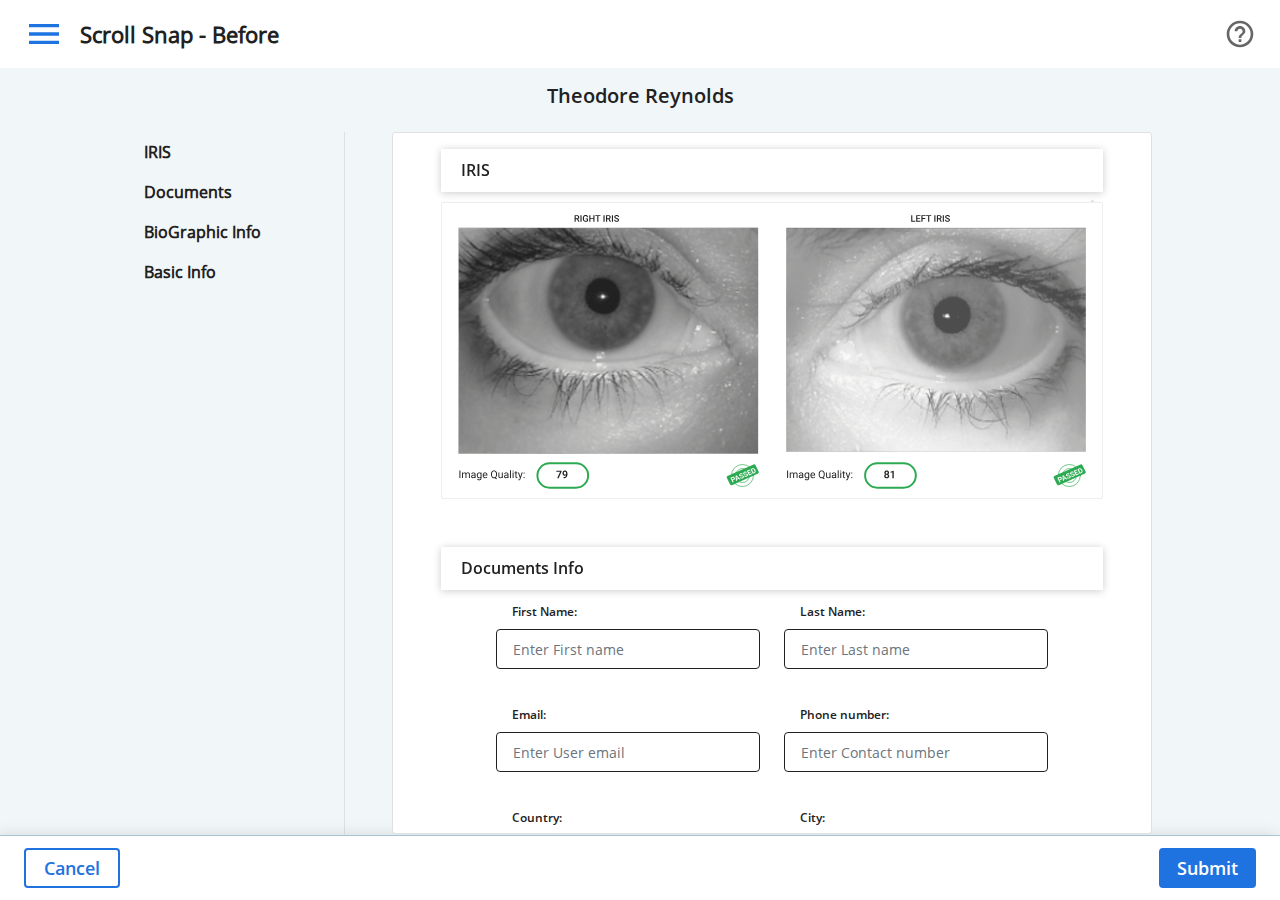
==== commit a5fc23c1: "- Responsiveness final changes." ====
--- a/index.html
+++ b/index.html
@@ -11,6 +11,7 @@
 </head>
 <body>
   <main class="h-100">
+    <!-- Header -->
     <header class="header d-flex h-auto px-4 bg-white">
       <div class="row no-gutters align-items-center flex-grow-1">
         <i class="icon lg hamburger-menu"></i>
@@ -20,11 +21,12 @@
         <div class="icon md help"></div>
       </div>
     </header>
+    <!-- Main Content -->
     <section>
       <div class="page-content h-100">
         <div class="page-body pt-3">
           <h2 class="page-title m-0 text-center">Theodore Reynolds</h2>
-          <div class="row no-gutters mt-4 flex-nowrap justify-content-center">
+          <div class="row no-gutters mt-4 flex-nowrap justify-content-center mw-80 mx-auto">
             <div id="navbar-example" class="scroll-spy-navbar">
               <nav class="nav nav-pills flex-column">
                 <a class="nav-link" href="#irisInfo">IRIS</a>
--- a/styles/style.css
+++ b/styles/style.css
@@ -8,14 +8,25 @@
 .btn{height: 3.25rem;font-size: 1.375rem}
 .btn.btn-primary,.btn.btn-primary:not(:disabled):active{color: var(--white)}
 .h1,h1{font-size: 1.375rem;font-weight: 600}
+.mw-80{max-width: 80vw;}
+
 /*! Page styles ================ */
 .page-content{display: grid;grid-template-rows: minmax(80vh,1fr) minmax(3.5rem,4rem)}
 .page-body{display: grid;grid-auto-rows: auto minmax(70vh,1fr);padding-bottom: 2px}
-.scroll-spy { max-width: 80rem; width: 100%; overflow-y: scroll; overflow-x: hidden; position: relative; background-color: #fff; border: 1px solid rgba(151, 151, 151, .3); border-radius: 0.25rem; }
+.scroll-spy{flex-grow: 1; overflow-y: scroll; overflow-x: hidden; position: relative; background-color: #fff; border: 1px solid rgba(151, 151, 151, .3); border-radius: .25rem}
 .scroll-spy-navbar{min-width: 17.25rem;box-shadow: 1px 0 0 #e0e0e0}
-.nav-pills .nav-link{color: var(--primary-text);font-weight: 600}
-.nav-pills .nav-link.active{background-color: #d5e3f6;color: var(--primary-text);border-radius: 0;border-inline-end: 0.25rem solid var(--primary);transition: all .2s linear}
+.nav-pills .nav-link{color: var(--primary-text);font-weight: 600;transition: all .2s linear}
+.nav-pills .nav-link.active:not([data-parent]){background-color: #d5e3f6;color: var(--primary-text);border-radius: 0;border-inline-end: .25rem solid var(--primary)}
+.nav-pills [data-parent]{border-bottom: 1px solid #e0e0e0;margin-bottom: .5rem}
+.nav-pills .active[data-parent]{background-color: #0000;color: var(--primary)}
+.nav-pills .nav-pills .nav-link{text-indent: 1.25rem}
 .snap-item{scroll-snap-align: start;padding-bottom: 3rem}
-.snap-item h4 { position: sticky; top: -1rem; padding: 0.75rem 1.25rem; background-color: #fff; box-shadow: 0 1px 8px #ccc; z-index: 99; }
-.ss-mandatory{ scroll-snap-type: y mandatory; }
-.ss-proximity{ scroll-snap-type: y proximity; }
+.snap-item h4{position: sticky;top: -1rem;padding: .75rem 1.25rem;background-color: #fff;box-shadow: 0 1px 8px #ccc;z-index: 99}
+.ss-mandatory{scroll-snap-type: y mandatory}
+.ss-proximity{scroll-snap-type: y proximity}
+
+@media (max-width: 90rem) {
+  main{grid-template: 4.25rem minmax(84vh,1fr)/1fr;}
+  .btn{height: 2.5rem; line-height: 1; font-size: 1.125rem;}
+  .scroll-spy-navbar{min-width: 13.5rem;}
+}